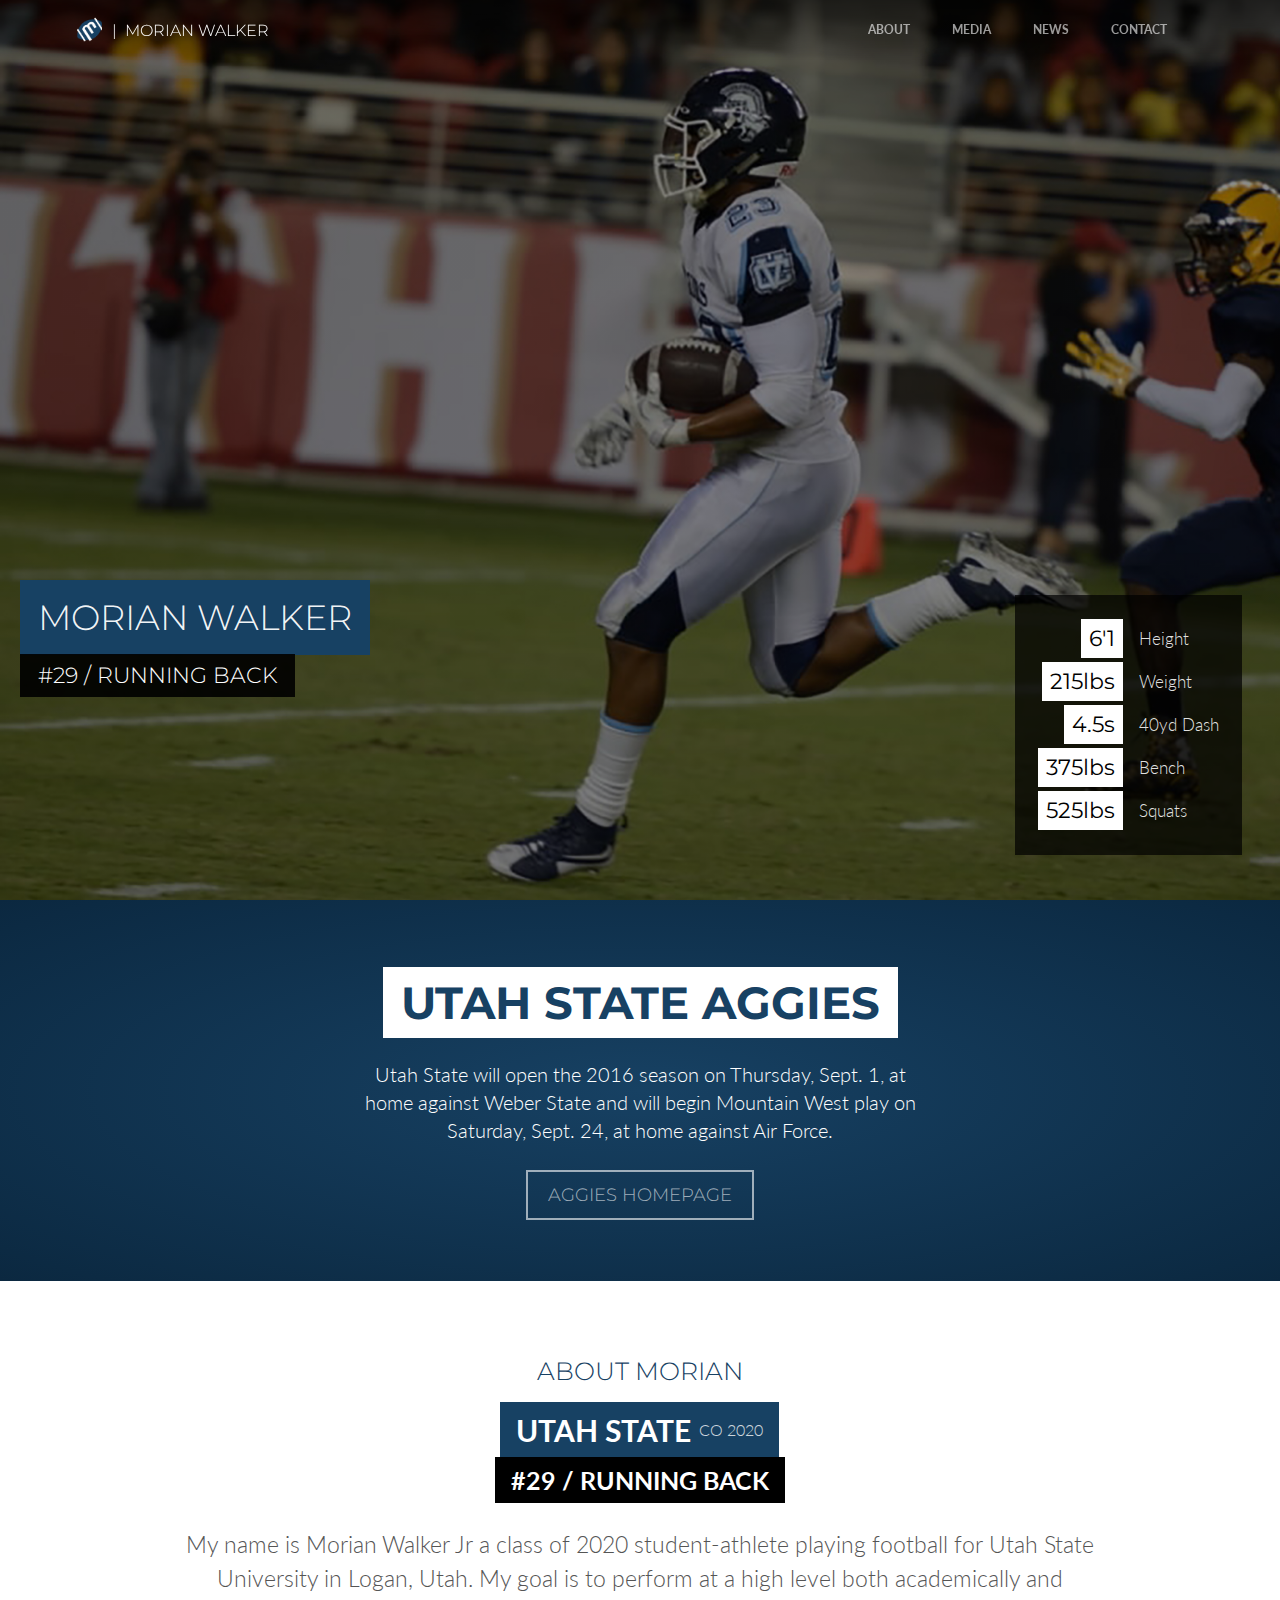
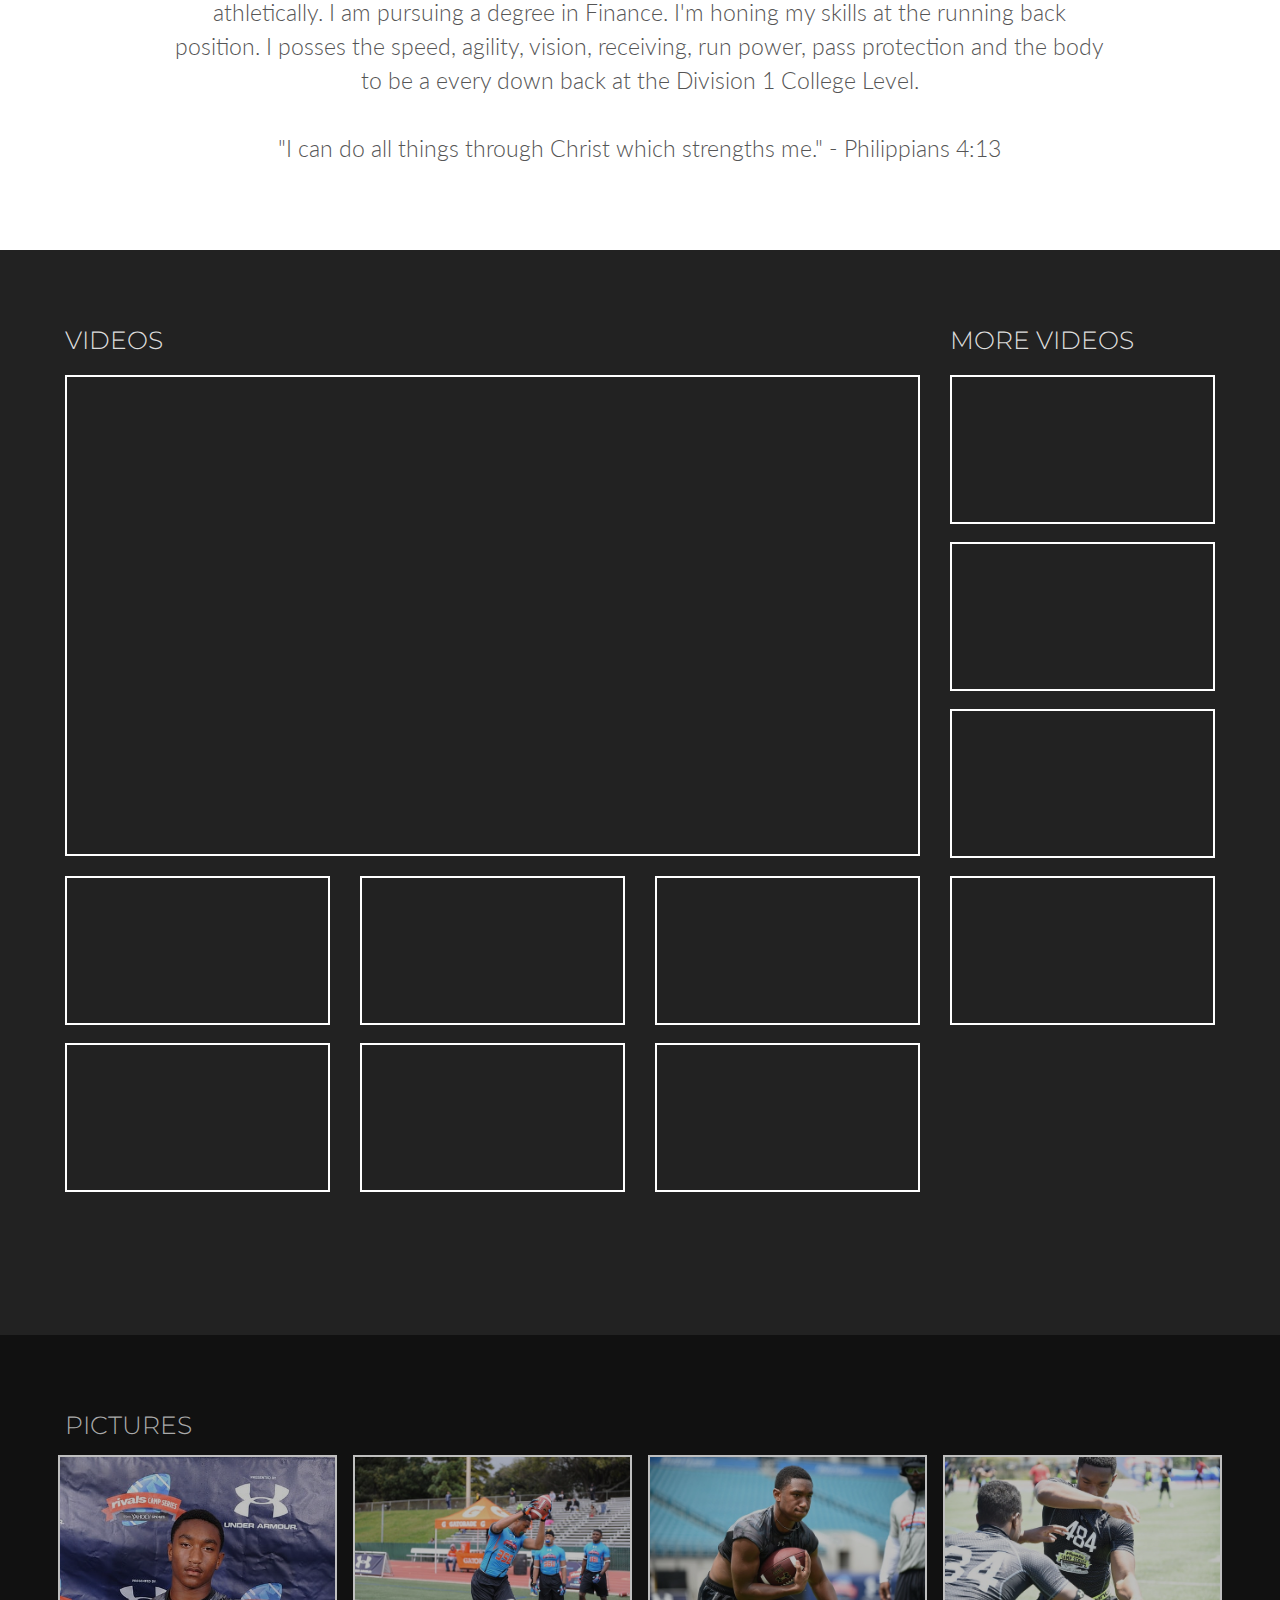
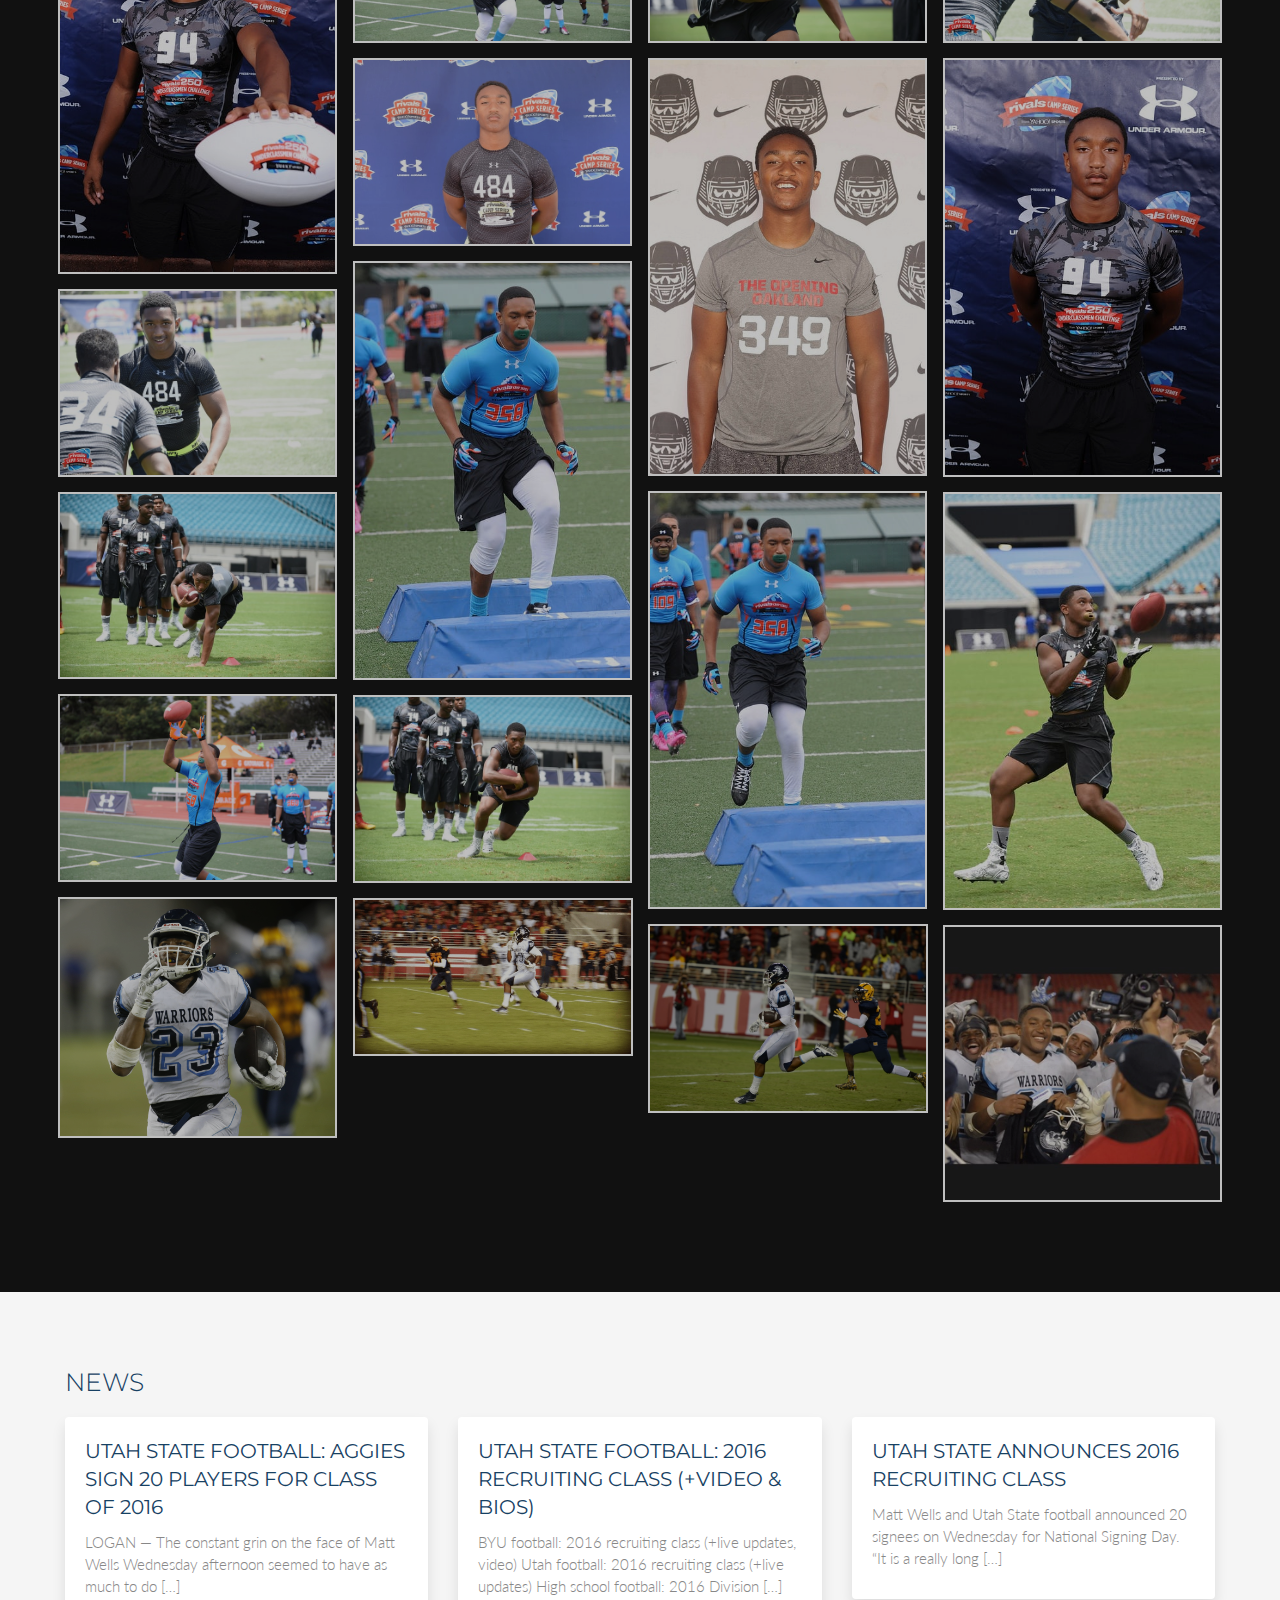
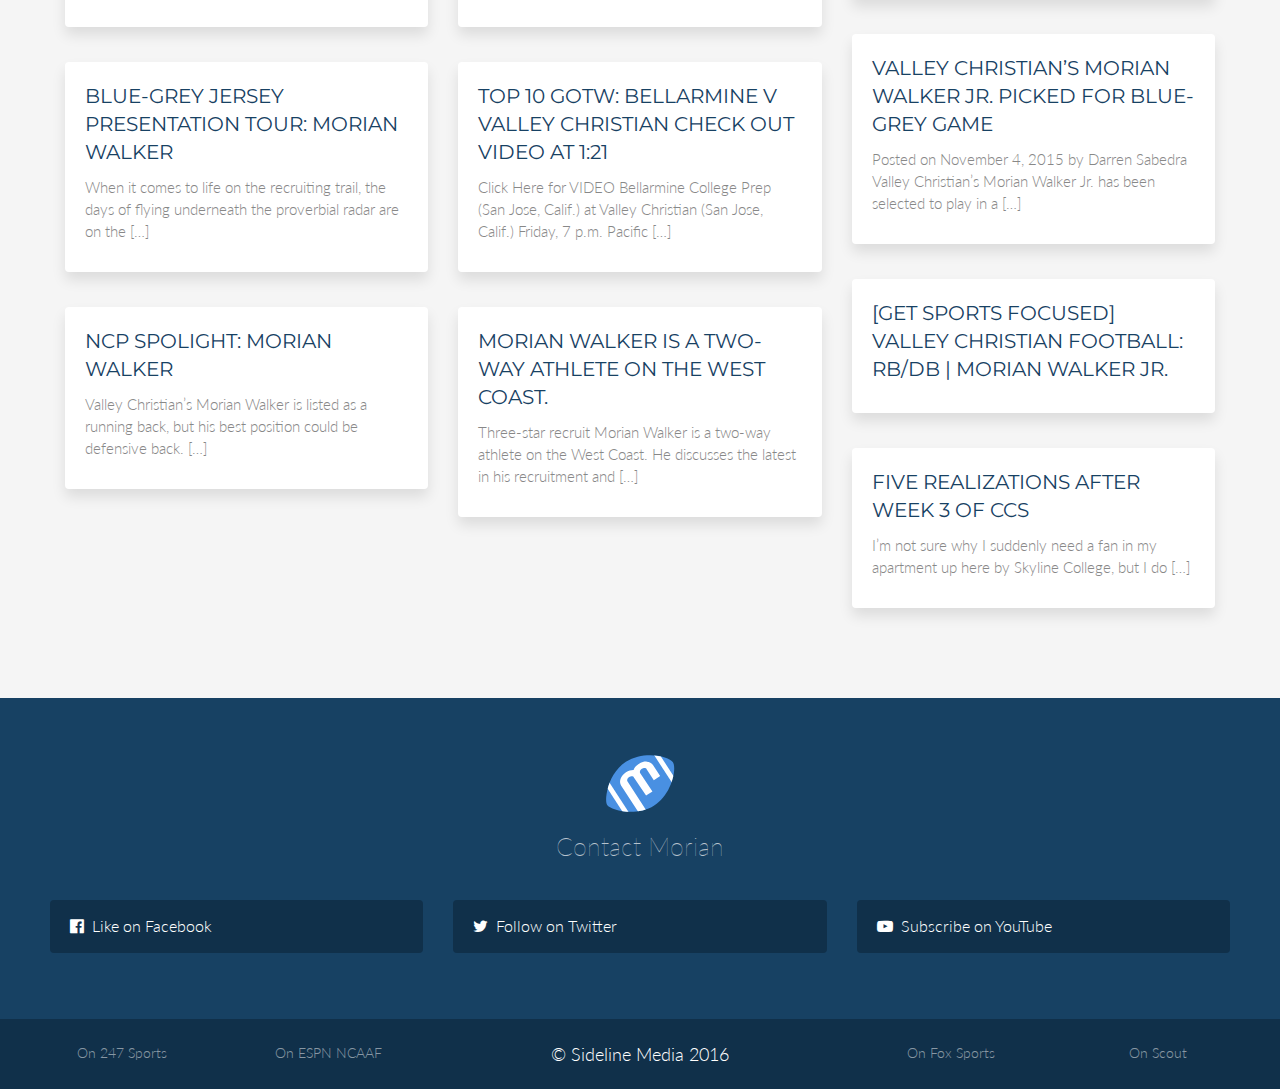
==== index.html @ 0ff3ba76 "Update footer" ====
<!DOCTYPE html>
<html>
  <head>
    <meta name="viewport" content="width=device-width, initial-scale=1.0">
    <meta charset="UTF-8">
    <!-- Favicon and Title-->
    <title>Morian Walker Jr.</title>
    <link rel="shortcut icon" href="img/logo.png">
    <!-- META TAGS-->
    <meta property="og:title" content="Morian Walker Jr.">
    <meta property="og:description" content="My name is Morian Walker Jr a class of 2020 student-athlete playing football for Utah State University in Logan, Utah.">
    <!-- CSS CDNs-->
    <link rel="stylesheet" href="css/bootstrap.min.css">
    <link rel="stylesheet" href="https://maxcdn.bootstrapcdn.com/font-awesome/4.5.0/css/font-awesome.min.css">
    <!-- MY CSS FILE-->
    <link rel="stylesheet" href="./source/jquery.fancybox.css">
    <link rel="stylesheet" href="css/design.css" media="all">
  </head>
  <body>
    <nav class="navbar navbar-default navbar-fixed-top">
      <div class="container-fluid">
        <div class="navbar-header">
          <button class="navbar-toggle collapsed" type="button" data-toggle="collapse" data-target="#bs-example-navbar-collapse-1" aria-expanded="false"><span class="sr-only">Toggle navigation</span><span class="icon-bar"></span><span class="icon-bar"></span><span class="icon-bar"></span></button><a class="navbar-brand" href="/">
            <h2 class="navbar-header"><span><img src="img/logo.png"></span>| &nbsp;Morian Walker</h2></a>
        </div>
        <div class="collapse navbar-collapse" id="bs-example-navbar-collapse-1">
          <ul class="nav navbar-nav navbar-right">
            <li><a class="goAbout" href="#">About</a></li>
            <li><a class="goMedia" href="#">Media</a></li>
            <li><a class="goNews" href="#">News</a></li>
            <li><a class="goContact" href="#">Contact</a></li>
          </ul>
        </div>
      </div>
    </nav>
    <div class="col-md-12 player-cover">
      <div class="row spacious">
        <div class="basics-info"><span class="name">Morian Walker</span><br><span class="sub">#29 / Running Back</span></div>
        <div class="stats-info change-now">
          <table class="table">
            <tbody>
              <tr>
                <td class="bold"><span>6'1</span></td>
                <td>Height</td>
              </tr>
              <tr>
                <td class="bold"><span>215lbs</span></td>
                <td>Weight</td>
              </tr>
              <tr>
                <td class="bold"><span>4.5s</span></td>
                <td>40yd Dash</td>
              </tr>
              <tr>
                <td class="bold"><span>375lbs</span></td>
                <td>Bench</td>
              </tr>
              <tr>
                <td class="bold"><span>525lbs</span></td>
                <td>Squats</td>
              </tr>
            </tbody>
          </table>
        </div>
      </div>
    </div>
    <div class="col-md-12 college-cover">
      <div class="row spacious">
        <div class="col-md-6 col-md-offset-3" align="center"><span class="college-name">Utah State Aggies</span>
          <p>Utah State will open the 2016 season on Thursday, Sept. 1, at home against Weber State and will begin Mountain West play on Saturday, Sept. 24, at home against Air Force.</p><a href="http://www.utahstateaggies.com/sports/m-footbl/" target="_blank">Aggies Homepage</a>
        </div>
      </div>
    </div>
    <div class="col-md-12 player-info">
      <div class="col-md-10 col-md-offset-1 about spacious"><span class="title">About Morian</span><br><br><br><span class="school">Utah State<span class="class">CO 2020</span></span><br><span class="position">#29 / Running Back</span>
        <p>My name is Morian Walker Jr a class of 2020 student-athlete playing football for Utah State University in Logan, Utah. My goal is to perform at a high level both academically and athletically. I am pursuing a degree in Finance. I'm honing my skills at the running back position. I posses the speed, agility, vision, receiving, run power, pass protection and the body to be a every down back at the Division 1 College Level.<br><br>"I can do all things through Christ which strengths me." - Philippians 4:13</p>
      </div>
    </div>
    <div class="col-md-12 video-cover">
      <div class="row spacious">
        <div class="col-md-9 main-video"><span>Videos</span><br><br>
          <div class="video">
            <iframe src="https://www.youtube.com/embed/DF6mwI5sEuc" frameborder="0" allowfullscreen=""></iframe>
          </div>
        </div>
        <div class="col-md-3" id="more-videos"><span>More Videos</span><br><br>
          <div class="mini-video">
            <iframe src="https://www.youtube.com/embed/u4AIqWBxJ1k" frameborder="0" allowfullscreen=""></iframe>
          </div>
          <div class="mini-video">
            <iframe src="https://www.youtube.com/embed/D4dpc_eaJN4" frameborder="0" allowfullscreen=""></iframe>
          </div>
          <div class="mini-video">
            <iframe src="https://www.youtube.com/embed/prwcfePqI3k" frameborder="0" allowfullscreen=""></iframe>
          </div>
        </div>
        <div class="row vid-space">
          <div class="col-md-3">
            <div class="mini-video">
              <iframe src="//www.hudl.com/embed/athlete/2019009/highlights/185421375" frameborder="0" allowfullscreen=""></iframe>
            </div>
          </div>
          <div class="col-md-3">
            <div class="mini-video">
              <iframe src="https://www.youtube.com/embed/bxUIzxD2ztU" frameborder="0" allowfullscreen=""></iframe>
            </div>
          </div>
          <div class="col-md-3">
            <div class="mini-video">
              <iframe src="http://www.youtube.com/embed/qxJiMggejU8" frameborder="0" allowfullscreen=""></iframe>
            </div>
          </div>
          <div class="col-md-3">
            <div class="mini-video">
              <iframe src="http://www.youtube.com/embed/K6CUySHfaVs" frameborder="0" allowfullscreen=""></iframe>
            </div>
          </div>
          <div class="col-md-3">
            <div class="mini-video">
              <iframe src="http://www.youtube.com/embed/59a2hOccN9E" frameborder="0" allowfullscreen=""></iframe>
            </div>
          </div>
          <div class="col-md-3">
            <div class="mini-video">
              <iframe src="http://www.youtube.com/embed/iITx0R-SjFg" frameborder="0" allowfullscreen=""></iframe>
            </div>
          </div>
          <div class="col-md-3">
            <div class="mini-video">
              <iframe src="http://widgets.boxxspring.com/MzAsMjY2NTc0?title=false&amp;endslate=true&amp;autoplay=false&amp;playthrough=false" frameborder="0" allowfullscreen=""></iframe>
            </div>
          </div>
        </div>
      </div>
    </div>
    <div class="col-md-12 picture-cover">
      <div class="row gallery spacious">
        <div class="col-md-12"><span class="title">Pictures</span></div>
        <div class="col-md-3"><a class="fancybox" rel="group" href="img/img1.jpg"><img class="img-responsive" src="img/img1.jpg"></a><a class="fancybox" rel="group" href="img/img5.jpg"><img class="img-responsive" src="img/img5.jpg"></a><a class="fancybox" rel="group" href="img/img9.jpg"><img class="img-responsive" src="img/img9.jpg"></a><a class="fancybox" rel="group" href="img/img13.jpg"><img class="img-responsive" src="img/img13.jpg"></a><a class="fancybox" rel="group" href="img/img17.jpg"><img class="img-responsive" src="img/img17.jpg"></a></div>
        <div class="col-md-3"><a class="fancybox" rel="group" href="img/img2.jpg"><img class="img-responsive" src="img/img2.jpg"></a><a class="fancybox" rel="group" href="img/img6.jpg"><img class="img-responsive" src="img/img6.jpg"></a><a class="fancybox" rel="group" href="img/img10.jpg"><img class="img-responsive" src="img/img10.jpg"></a><a class="fancybox" rel="group" href="img/img14.jpg"><img class="img-responsive" src="img/img14.jpg"></a><a class="fancybox" rel="group" href="img/img18.png"><img class="img-responsive" src="img/img18.png"></a></div>
        <div class="col-md-3"><a class="fancybox" rel="group" href="img/img3.jpg"><img class="img-responsive" src="img/img3.jpg"></a><a class="fancybox" rel="group" href="img/img7.jpg"><img class="img-responsive" src="img/img7.jpg"></a><a class="fancybox" rel="group" href="img/img11.jpg"><img class="img-responsive" src="img/img11.jpg"></a><a class="fancybox" rel="group" href="img/img15.jpg"><img class="img-responsive" src="img/img15.jpg"></a></div>
        <div class="col-md-3"><a class="fancybox" rel="group" href="img/img4.jpg"><img class="img-responsive" src="img/img4.jpg"></a><a class="fancybox" rel="group" href="img/img8.jpg"><img class="img-responsive" src="img/img8.jpg"></a><a class="fancybox" rel="group" href="img/img12.jpg"><img class="img-responsive" src="img/img12.jpg"></a><a class="fancybox" rel="group" href="img/img16.jpg"><img class="img-responsive" src="img/img16.jpg"></a></div>
      </div>
    </div>
    <div class="col-md-12 news-cover">
      <div class="row spacious">
        <div class="col-md-12"><span class="title">News</span></div>
        <div class="col-md-4"><a href="./news/utah-state-football-aggies-sign-20-players-for-class-of-2016.html" target="_blank">
            <div class="col-md-12 card">
              <h3>UTAH STATE FOOTBALL: AGGIES SIGN 20 PLAYERS FOR CLASS OF 2016</h3>
              <p>LOGAN — The constant grin on the face of Matt Wells Wednesday afternoon seemed to have as much to do […]</p>
            </div></a><a href="./news/blue-grey-jersey-presentation-tour-morian-walker.html" target="_blank">
            <div class="col-md-12 card">
              <h3>BLUE-GREY JERSEY PRESENTATION TOUR: MORIAN WALKER</h3>
              <p>When it comes to life on the recruiting trail, the days of flying underneath the proverbial radar are on the […]</p>
            </div></a><a href="./news/ncp-spolight-morian-walker.html" target="_blank">
            <div class="col-md-12 card">
              <h3>NCP SPOLIGHT: MORIAN WALKER</h3>
              <p>Valley Christian’s Morian Walker is listed as a running back, but his best position could be defensive back. […]</p>
            </div></a></div>
        <div class="col-md-4"><a href="./news/utah-state-football-2016-recruiting-class-video-bios.html" target="_blank">
            <div class="col-md-12 card">
              <h3>UTAH STATE FOOTBALL: 2016 RECRUITING CLASS (+VIDEO & BIOS)</h3>
              <p>BYU football: 2016 recruiting class (+live updates, video) Utah football: 2016 recruiting class (+live updates) High school football: 2016 Division […]</p>
            </div></a><a href="./news/top-10-gotw-bellarmine-v-valley-christian-check-out-video-at-121.html" target="_blank">
            <div class="col-md-12 card">
              <h3>TOP 10 GOTW: BELLARMINE V VALLEY CHRISTIAN CHECK OUT VIDEO AT 1:21</h3>
              <p>Click Here for VIDEO Bellarmine College Prep (San Jose, Calif.) at Valley Christian (San Jose, Calif.) Friday, 7 p.m. Pacific […]</p>
            </div></a><a href="./news/morian-walker-is-a-two-way-athlete-on-the-west-coast.html" target="_blank">
            <div class="col-md-12 card">
              <h3>MORIAN WALKER IS A TWO-WAY ATHLETE ON THE WEST COAST.</h3>
              <p>Three-star recruit Morian Walker is a two-way athlete on the West Coast. He discusses the latest in his recruitment and […]</p>
            </div></a></div>
        <div class="col-md-4"><a href="./news/utah-state-announces-2016-recruiting-class.html" target="_blank">
            <div class="col-md-12 card">
              <h3>UTAH STATE ANNOUNCES 2016 RECRUITING CLASS</h3>
              <p>Matt Wells and Utah State football announced 20 signees on Wednesday for National Signing Day. “It is a really long […]</p>
            </div></a><a href="./news/valley-christians-morian-walker-jr-picked-for-blue-grey-game.html" target="_blank">
            <div class="col-md-12 card">
              <h3>VALLEY CHRISTIAN’S MORIAN WALKER JR. PICKED FOR BLUE-GREY GAME</h3>
              <p>Posted on November 4, 2015 by Darren Sabedra Valley Christian’s Morian Walker Jr. has been selected to play in a […]</p>
            </div></a><a href="./news/get-sports-focused-valley-christian-football-rbdb-morian-walker-jr.html" target="_blank">
            <div class="col-md-12 card">
              <h3>[GET SPORTS FOCUSED] VALLEY CHRISTIAN FOOTBALL: RB/DB | MORIAN WALKER JR.</h3>
              <p></p>
            </div></a><a href="./news/five-realizations-after-week-3-of-ccs.html" target="_blank">
            <div class="col-md-12 card">
              <h3>FIVE REALIZATIONS AFTER WEEK 3 OF CCS</h3>
              <p>I’m not sure why I suddenly need a fan in my apartment up here by Skyline College, but I do […]</p>
            </div></a></div>
      </div>
    </div>
    <div class="col-md-12 contact-cover">
      <div class="row text-center"><img class="img-responsive footer-logo" src="img/icon.svg">
        <h3>Contact Morian</h3>
      </div>
      <div class="row">
        <div class="col-md-4"><a href="#">
            <div class="col-md-12 card">
              <div class="col-md-12"><a href="https://www.facebook.com/MorianWalkerJr" target="_blank"><span class="fa fa-facebook-official">&nbsp;&nbsp;</span>Like on Facebook</a></div>
            </div></a></div>
        <div class="col-md-4"><a href="#">
            <div class="col-md-12 card">
              <div class="col-md-12"><a href="https://twitter.com/MorianWalkerJr" target="_blank"><span class="fa fa-twitter">&nbsp;&nbsp;</span>Follow on Twitter</a></div>
            </div></a></div>
        <div class="col-md-4"><a href="#">
            <div class="col-md-12 card">
              <div class="col-md-12"><a href="https://www.youtube.com/user/MORIANWALKERJR1" target="_blank"><span class="fa fa-youtube-play">&nbsp;&nbsp;</span>Subscribe on YouTube</a></div>
            </div></a></div>
      </div>
    </div>
    <div class="col-md-12 footer text-center">
      <div class="col-md-2"><a href="http://247sports.com/player/morian-walker-52413" target="_blank">On 247 Sports</a></div>
      <div class="col-md-2"><a href="http://m.espn.com/ncf/playercard?playerId=4048683&amp;src=desktop&amp;wjb" target="_blank">On ESPN NCAAF</a></div>
      <div class="col-md-4">
        <p>&copy; Sideline Media 2016</p>
      </div>
      <div class="col-md-2"><a href="http://www.foxsports.com/college-football/morian-walker-jr-player" target="_blank">On Fox Sports</a></div>
      <div class="col-md-2"><a href="http://www.scout.com/player/185038-morian-walker" target="_blank">On Scout</a></div>
    </div>
    <!-- JAVASCRIPT CDNs-->
    <script src="https://ajax.googleapis.com/ajax/libs/jquery/2.1.4/jquery.min.js"></script>
    <script src="https://cdnjs.cloudflare.com/ajax/libs/wow/1.1.2/wow.min.js"></script>
    <script src="js/bootstrap.min.js"></script>
    <!-- MY JAVSCRIPT FILE-->
    <script type="text/javascript" src="./source/jquery.fancybox.js"></script>
    <script src="./js/script.js"></script>
  </body>
</html>
---- css/design.css ----
/* Importing Google Font */
@import "https://fonts.googleapis.com/css?family=Lato:300,400,700";
@import "https://fonts.googleapis.com/css?family=Montserrat:400,700";
/* Color Declarations */
/* Declaring Variables */
/* Font Properties */
* {
  font-family: "Lato"; }

/* Mixins */
/* General CSS Properties */
body {
  -webkit-transition: all 1s;
  -moz-transition: all 1s;
  -ms-transition: all 1s;
  transition: all 1s;
  background: #F5F5F5;
  font-family: "Lato";
  font-weight: 300;
  height: 100vh;
  width: 100%;
  position: relative; }

a:focus,
a:hover {
  text-decoration: none; }

*.spacious {
  padding: 75px 50px; }

/* Nav bar CSS */
/* Color Declarations */
/* Declaring Variables */
/* Font Properties */
* {
  font-family: "Lato"; }

/* Mixins */
.navbar,
.navbar-default {
  z-index: 1;
  -webkit-transition: all 0.3s;
  -moz-transition: all 0.3s;
  -ms-transition: all 0.3s;
  transition: all 0.3s;
  background: linear-gradient(rgba(0, 0, 0, 0.5), transparent);
  box-shadow: none;
  border: none;
  padding: 12px 20px;
  padding-left: 6%;
  padding-right: 6%; }
  .navbar .navbar-header a,
  .navbar-default .navbar-header a {
    padding: 0;
    margin-right: 40px; }
  .navbar a,
  .navbar a:focus,
  .navbar a:hover,
  .navbar-default a,
  .navbar-default a:focus,
  .navbar-default a:hover {
    border: none;
    text-decoration: none; }
  .navbar .navbar-collapse,
  .navbar-default .navbar-collapse {
    border-color: rgba(255, 255, 255, 0.1);
    margin-right: 15px; }
  .navbar .navbar-toggle,
  .navbar .navbar-toggle:focus,
  .navbar-default .navbar-toggle,
  .navbar-default .navbar-toggle:focus {
    border: none;
    position: relative;
    left: 0px; }
    .navbar .navbar-toggle span.icon-bar,
    .navbar .navbar-toggle:focus span.icon-bar,
    .navbar-default .navbar-toggle span.icon-bar,
    .navbar-default .navbar-toggle:focus span.icon-bar {
      background: #FFF; }
  .navbar .navbar-toggle:hover,
  .navbar-default .navbar-toggle:hover {
    background: rgba(0, 0, 0, 0.2); }
  .navbar .toggle-on,
  .navbar-default .toggle-on {
    border: none;
    position: relative;
    left: 0px; }
    .navbar .toggle-on span.icon-bar,
    .navbar-default .toggle-on span.icon-bar {
      background: #174163; }
  .navbar .navbar-brand,
  .navbar-default .navbar-brand {
    -webkit-transition: all 0.8s;
    -moz-transition: all 0.8s;
    -ms-transition: all 0.8s;
    transition: all 0.8s;
    height: auto;
    margin-bottom: 6px;
    position: relative;
    top: 8px; }
    .navbar .navbar-brand img,
    .navbar-default .navbar-brand img {
      height: 36px; }
    .navbar .navbar-brand h2,
    .navbar-default .navbar-brand h2 {
      font: 300 16px "Montserrat";
      margin: 0;
      text-transform: uppercase;
      color: #FFF; }
    .navbar .navbar-brand span img,
    .navbar-default .navbar-brand span img {
      height: 25px;
      margin-right: 10px;
      position: relative;
      top: -3px; }
  .navbar .navbar-nav li,
  .navbar-default .navbar-nav li {
    background: transparent;
    font: 700 12px/22px "Montserrat";
    text-transform: uppercase;
    padding: 0px 2px;
    margin-top: 0px; }
    .navbar .navbar-nav li a,
    .navbar .navbar-nav li a:focus,
    .navbar-default .navbar-nav li a,
    .navbar-default .navbar-nav li a:focus {
      -webkit-transition: all 0.5s;
      -moz-transition: all 0.5s;
      -ms-transition: all 0.5s;
      transition: all 0.5s;
      background: transparent;
      padding: 7px 18px;
      border-radius: 35px;
      color: rgba(255, 255, 255, 0.6);
      border: 1px solid transparent; }
    .navbar .navbar-nav li a:hover,
    .navbar-default .navbar-nav li a:hover {
      color: #FFF !important;
      background: rgba(0, 0, 0, 0.5); }
    .navbar .navbar-nav li .active,
    .navbar .navbar-nav li .active:focus,
    .navbar-default .navbar-nav li .active,
    .navbar-default .navbar-nav li .active:focus {
      color: #FFF !important;
      background: #174163; }

.scrolled-bar {
  background: #FFF;
  box-shadow: 0 2px 3px rgba(0, 0, 0, 0.1); }
  .scrolled-bar .navbar-nav li a,
  .scrolled-bar .navbar-nav li a:focus {
    color: #AAA; }
  .scrolled-bar .navbar-nav li a:hover {
    color: #FFF !important;
    background: #174163; }
  .scrolled-bar .navbar-brand h2 {
    color: #215580; }

/* Div Tags CSS */
/* Color Declarations */
/* Declaring Variables */
/* Font Properties */
* {
  font-family: "Lato"; }

/* Mixins */
.player-cover {
  background: linear-gradient(rgba(0, 0, 0, 0.45), rgba(0, 0, 10, 0.45)), rgba(0, 0, 0, 0.45) url("../img/cover.jpg");
  height: 100vh;
  -webkit-background-size: cover;
  -moz-background-size: cover;
  background-size: cover;
  -o-background-size: cover;
  margin: 0 auto; }
  .player-cover .basics-info {
    position: absolute;
    bottom: 26%;
    left: 20px; }
    .player-cover .basics-info span.name {
      background: #174163;
      color: rgba(255, 255, 255, 0.95);
      font: 300 35px "Montserrat";
      text-transform: uppercase;
      padding: 16px 18px; }
    .player-cover .basics-info span.sub {
      position: relative;
      top: 23px;
      background: rgba(0, 0, 0, 0.9);
      color: #FFF;
      font: 300 22px "Montserrat";
      text-transform: uppercase;
      margin: 0;
      padding: 8px 18px; }
  .player-cover .stats-info {
    position: absolute;
    bottom: 5%;
    right: 3%;
    padding: 0px 15px;
    background: rgba(0, 0, 0, 0.7); }
    .player-cover .stats-info table {
      margin-top: 25px;
      background: transparent; }
      .player-cover .stats-info table tbody tr td {
        border: none;
        font: 300 17px "Lato";
        color: rgba(255, 255, 255, 0.9); }
      .player-cover .stats-info table tbody tr .bold {
        text-align: right; }
        .player-cover .stats-info table tbody tr .bold span {
          background: #FFF;
          font: 400 22px "Montserrat";
          color: #000;
          padding: 6px 8px;
          position: relative;
          top: -3px; }
  .player-cover a {
    text-align: center;
    position: absolute;
    bottom: 6%;
    left: 46%;
    font: 300 16px "Lato";
    color: rgba(255, 255, 255, 0.8); }
  .player-cover a:hover {
    color: #FFF; }

.college-cover {
  background: radial-gradient(#174163, #0B2840); }
  .college-cover .college-name {
    background: #FFF;
    color: #174163;
    font: 700 45px "Montserrat";
    text-transform: uppercase;
    padding: 8px 18px; }
  .college-cover p {
    color: #FFF;
    font: 300 20px/28px "Lato";
    padding-top: 30px;
    padding-bottom: 30px; }
  .college-cover a {
    -webkit-transition: all 0.4s;
    -moz-transition: all 0.4s;
    -ms-transition: all 0.4s;
    transition: all 0.4s;
    color: rgba(255, 255, 255, 0.6);
    font: 300 18px "Montserrat";
    text-transform: uppercase;
    border: 2px solid rgba(255, 255, 255, 0.6);
    padding: 12px 20px; }
  .college-cover a:hover {
    border-color: #FFF;
    color: #FFF; }
  .college-cover #player-fig {
    position: absolute;
    bottom: -30px;
    left: 50px; }
    .college-cover #player-fig img {
      height: 250px; }

.player-info {
  background: #FFF;
  text-align: center; }
  .player-info .about span.title {
    color: #174163;
    font: 300 25px "Montserrat";
    text-transform: uppercase;
    padding: 12px 0; }
  .player-info .about p {
    padding-top: 50px;
    font: 300 23px/34px "Lato";
    color: #555; }
  .player-info .about span.school {
    background: #174163;
    margin-top: 20px;
    color: #FFF;
    font: 700 30px "Lato";
    text-transform: uppercase;
    line-height: 0;
    padding: 10px 16px; }
    .player-info .about span.school .class {
      font: 300 16px "Lato";
      text-transform: none;
      padding-left: 8px;
      position: relative;
      top: -6px;
      color: rgba(255, 255, 255, 0.8); }
  .player-info .about span.position {
    margin: 0;
    color: #FFF;
    background: #000;
    font: 700 25px "Lato";
    text-transform: uppercase;
    line-height: 30px;
    padding: 8px 16px;
    position: relative;
    top: 18px; }

.video-cover {
  padding-bottom: 50px;
  background: #222; }
  .video-cover span {
    color: #DDD;
    font: 300 25px "Montserrat";
    text-transform: uppercase;
    padding: 12px 0; }
  .video-cover .vid-space {
    padding: 0 15px; }
  .video-cover .video {
    position: relative;
    padding-bottom: 56.25%;
    /* 16:9 */
    height: 0; }
    .video-cover .video iframe {
      position: absolute;
      top: 0;
      left: 0;
      width: 100%;
      height: 100%;
      border: 2px solid #FFF; }
  .video-cover .mini-video {
    margin-bottom: 18px;
    position: relative;
    padding-bottom: 56.25%;
    height: 0; }
    .video-cover .mini-video iframe {
      position: absolute;
      top: 0;
      left: 0;
      width: 100%;
      height: 100%;
      border: 2px solid #FFF; }
  .video-cover img {
    margin-top: 25px;
    display: inline-block; }
  .video-cover #more-videos a,
  .video-cover #more-videos a:focus,
  .video-cover #more-videos a:hover {
    padding: 0;
    background: none;
    border: none; }
    .video-cover #more-videos a img,
    .video-cover #more-videos a:focus img,
    .video-cover #more-videos a:hover img {
      width: 100%; }

.picture-cover {
  background: #111; }
  .picture-cover span {
    color: #AAA;
    font: 300 25px "Montserrat";
    text-transform: uppercase;
    padding: 12px 0; }
  .picture-cover .gallery .col-md-3 {
    padding: 0 7.5px; }
    .picture-cover .gallery .col-md-3 img {
      -webkit-transition: all 0.8s;
      -moz-transition: all 0.8s;
      -ms-transition: all 0.8s;
      transition: all 0.8s;
      margin: 0;
      margin: 15px 0;
      -webkit-filter: brightness(75%);
      border: 2px solid #FFF; }
    .picture-cover .gallery .col-md-3 img:hover {
      -webkit-filter: brightness(100%); }

.news-cover {
  background: #F5F5F5; }
  .news-cover span.title {
    color: #174163;
    font: 300 25px "Montserrat";
    text-transform: uppercase;
    padding: 12px 0; }
  .news-cover .card {
    -webkit-transition: all 0.4s;
    -moz-transition: all 0.4s;
    -ms-transition: all 0.4s;
    transition: all 0.4s;
    margin: 20px 0 15px;
    padding: 0;
    padding-bottom: 20px;
    border-radius: 4px;
    background: #FFF;
    box-shadow: 0px 8px 14px rgba(0, 0, 0, 0.1); }
    .news-cover .card h3 {
      color: #174163;
      font: 400 20px/28px Montserrat;
      padding-left: 20px;
      padding-right: 20px; }
    .news-cover .card p {
      color: #888;
      font: 300 15px/22px "Lato";
      padding-left: 20px;
      padding-right: 20px; }
  .news-cover .card:hover {
    box-shadow: 0px 8px 14px rgba(0, 0, 0, 0.2); }

.contact-cover {
  background: #174163;
  padding: 50px; }
  .contact-cover span.title {
    color: #FFF;
    font-size: 28px;
    padding: 12px 0; }
  .contact-cover .text-center .footer-logo {
    height: 70px;
    margin: 0 auto;
  }
  .contact-cover .text-center h3 {
    color: rgba(255,255,255,0.7);
    font: 100 25px 'Lato';
    margin-bottom: 16px;
    position: relative;
    top: -7px;
  }
  .contact-cover .card {
    -webkit-transition: all 0.3s;
    -moz-transition: all 0.3s;
    -ms-transition: all 0.3s;
    transition: all 0.3s;
    background: #10304A;
    border: none;
    padding: 16px 5px;
    margin: 16px 0;
    border-radius: 4px; }
    .contact-cover .card .img {
      border-top-left-radius: 4px;
      border-top-right-radius: 4px;
      -webkit-transition: all 0.3s;
      -moz-transition: all 0.3s;
      -ms-transition: all 0.3s;
      transition: all 0.3s;
      background: url("../img/bolt.jpg");
      -webkit-filter: brightness(80%);
      height: 250px;
      -webkit-background-size: cover;
      -moz-background-size: cover;
      background-size: cover;
      -o-background-size: cover;
      margin-bottom: 16px; }
    .contact-cover .card a {
      color: #FFF;
      font: 300 16px "Lato"; }
  .contact-cover .card:hover .img {
    -webkit-filter: brightness(100%); }

.footer {
  background: #10304A;
  padding: 24px 18px; }
  .footer .col-md-4 p {
    color: #FFF;
    margin: 0;
    text-align: center;
    font: 300 18px "Lato"; }
  .footer .col-md-2 a {
    -webkit-transition: all 0.3s;
    -moz-transition: all 0.3s;
    -ms-transition: all 0.3s;
    transition: all 0.3s;
    color: rgba(255,255,255,0.5);
    font: 300 14px 'Lato';
  }
  .footer .col-md-2 a:hover {
    color: #FFF;
  }

.news-cover-xl {
  background: linear-gradient(rgba(0, 0, 0, 0.6), rgba(0, 0, 10, 0.6)), rgba(0, 0, 0, 0.6) url("../img/player.jpg");
  height: 400px;
  -webkit-background-size: cover;
  -moz-background-size: cover;
  background-size: cover;
  -o-background-size: cover;
  margin: 0 auto; }
  .news-cover-xl .basics-info {
    padding-top: 8em;
    padding-left: 14em; }
    .news-cover-xl .basics-info span.name {
      color: #FFF;
      font: 300 35px/45px "Montserrat";
      text-transform: uppercase;
      padding: 16px 0px; }
    .news-cover-xl .basics-info span.sub {
      position: relative;
      top: 23px;
      background: #FFF;
      color: #000;
      font: 300 18px "Montserrat";
      text-transform: uppercase;
      margin: 0;
      padding: 8px 18px; }

.main-news {
  padding: 50px;
  background: #FFF; }
  .main-news h3 {
    font: 400 25px "Lato"; }
  .main-news p {
    display: inline;
    color: #555;
    font: 300 20px/34px "Lato";
    padding-bottom: 15px; }
    .main-news p span {
      color: #174163;
      font-weight: 400; }
  .main-news img {
    display: inline;
    float: left;
    margin: 10px 20px 20px 0; }

/* Image Tags CSS */
/* Color Declarations */
/* Declaring Variables */
/* Font Properties */
* {
  font-family: "Lato"; }

/* Mixins */
img {
  -webkit-user-drag: none;
  -moz-user-drag: none;
  -o-user-drag: none; }

.user {
  height: 40px;
  width: auto;
  position: relative;
  top: 7px;
  margin: 0 4px; }

/* Button Tags CSS */
/* Color Declarations */
/* Declaring Variables */
/* Font Properties */
* {
  font-family: "Lato"; }

/* Mixins */
.btn,
.btn:focus {
  -webkit-transition: all 0.4s;
  -moz-transition: all 0.4s;
  -ms-transition: all 0.4s;
  transition: all 0.4s;
  outline: 0;
  border-radius: 100%;
  border: none; }

.btn-add-note,
.btn-add-note:focus {
  position: fixed;
  bottom: 20px;
  right: 20px;
  background: #174163;
  width: 50px;
  height: 50px; }
  .btn-add-note span,
  .btn-add-note:focus span {
    color: #FFF;
    font-weight: 400; }

.btn-add-note:hover {
  background: #0B2840;
  color: #FFF;
  -webkit-transform: rotate(360deg); }

.btn-star,
.btn-star:focus {
  background: #CCC;
  width: 30px;
  height: 30px;
  position: relative;
  top: 6px; }
  .btn-star span,
  .btn-star:focus span {
    color: #FFF;
    position: relative;
    left: -3.2px;
    top: -1px; }

.starred,
.starred:focus,
.btn-star:hover {
  background: #174163; }

.btn-options,
.btn-options:focus {
  width: 40px;
  height: 40px;
  background: rgba(25, 25, 25, 0.25);
  position: relative;
  top: 9px;
  margin: 0 4px; }
  .btn-options span,
  .btn-options:focus span {
    font-size: 14px;
    color: #FFF; }

.btn-options:hover {
  background: #FFF; }
  .btn-options:hover span {
    color: #777; }

#favNum {
  -webkit-transition: all 0.3s;
  -moz-transition: all 0.3s;
  -ms-transition: all 0.3s;
  transition: all 0.3s;
  color: #FFF; }

.notification,
.notification:focus {
  -webkit-transition: all 0.4s;
  -moz-transition: all 0.4s;
  -ms-transition: all 0.4s;
  transition: all 0.4s;
  background: #174163;
  color: #FFF; }

.notification:hover {
  background: #FFF;
  color: #174163; }

/* Text Properties CSS */
/* Modal CSS */
/* Color Declarations */
/* Declaring Variables */
/* Font Properties */
* {
  font-family: "Lato"; }

/* Mixins */
.modal-dialog {
  width: 30%;
  margin-top: 8%; }

.modal-content {
  background: #FFF;
  border-radius: 0px;
  padding: 8px 10px 0;
  border: none;
  margin: 15px 0; }
  .modal-content .modal-header {
    border: none; }
    .modal-content .modal-header .close,
    .modal-content .modal-header .close:focus {
      -webkit-transition: all 0.4s;
      -moz-transition: all 0.4s;
      -ms-transition: all 0.4s;
      transition: all 0.4s;
      padding-right: 15px;
      outline: 0; }
      .modal-content .modal-header .close span,
      .modal-content .modal-header .close span:focus,
      .modal-content .modal-header .close:focus span,
      .modal-content .modal-header .close:focus span:focus {
        font-weight: 400; }
    .modal-content .modal-header #new-date {
      color: #174163;
      font-weight: 400;
      text-align: left;
      font-size: 18px;
      padding-left: 8px; }
    .modal-content .modal-header input,
    .modal-content .modal-header input:focus {
      border: none;
      font-size: 30px;
      font-weight: 700;
      color: rgba(25, 25, 25, 0.8);
      outline: 0; }
    .modal-content .modal-header h2 {
      font-size: 30px;
      font-weight: 700;
      color: rgba(25, 25, 25, 0.8); }
    .modal-content .modal-header h3 {
      margin-top: 8px; }
    .modal-content .modal-header p {
      font-weight: 400;
      color: rgba(25, 25, 25, 0.7);
      font-size: 15px; }
  .modal-content .modal-body {
    border: none;
    padding-top: 0; }
    .modal-content .modal-body textarea,
    .modal-content .modal-body textarea:focus {
      border: none;
      font-weight: 400;
      color: rgba(25, 25, 25, 0.7);
      font-size: 16px;
      resize: none;
      outline: 0;
      width: 100%; }
    .modal-content .modal-body h4 {
      text-transform: uppercase;
      font-size: 13px;
      font-weight: 700;
      color: #174163; }
    .modal-content .modal-body p {
      font-weight: 400;
      color: rgba(25, 25, 25, 0.7);
      font-size: 16px; }
    .modal-content .modal-body img {
      -webkit-transition: all 0.3s;
      -moz-transition: all 0.3s;
      -ms-transition: all 0.3s;
      transition: all 0.3s;
      -webkit-filter: grayscale(100%);
      border: none;
      width: 71px;
      height: auto;
      margin: 6px;
      cursor: pointer; }
    .modal-content .modal-body .wallpaper,
    .modal-content .modal-body .wallpaper:hover {
      -webkit-filter: grayscale(0%);
      border-color: #174163; }
    .modal-content .modal-body img:hover {
      -webkit-filter: grayscale(0%);
      border-color: #FFF; }
    .modal-content .modal-body .btn-view,
    .modal-content .modal-body .btn-view:focus {
      text-transform: uppercase;
      font-size: 13px;
      font-weight: 700;
      color: #BBB;
      background: transparent;
      outline: 0;
      text-align: left;
      border-radius: 2px; }
    .modal-content .modal-body .btn-view:hover {
      background: #F5F5F5;
      color: #777; }
    .modal-content .modal-body .view-selected,
    .modal-content .modal-body .view-selected:focus,
    .modal-content .modal-body .view-selected:hover {
      background: #EEE;
      color: #777; }
    .modal-content .modal-body .display-left {
      margin-left: -20px; }
    .modal-content .modal-body .display-right {
      margin-left: 0px;
      margin-right: -20px; }
  .modal-content .modal-footer {
    border-color: #EEE; }
    .modal-content .modal-footer .btn-note,
    .modal-content .modal-footer .btn-note:focus,
    .modal-content .modal-footer .btn-cancel,
    .modal-content .modal-footer .btn-cancel:focus {
      text-transform: uppercase;
      font-size: 13px;
      font-weight: 700;
      background: none;
      border-radius: 3px;
      border: none; }
    .modal-content .modal-footer .btn-note {
      color: #174163; }
    .modal-content .modal-footer .btn-cancel {
      color: #CCC; }
    .modal-content .modal-footer .btn-note:hover {
      background: #EEE;
      color: #0B2840; }
    .modal-content .modal-footer .btn-cancel:hover {
      color: #888; }
    .modal-content .modal-footer #delete {
      border-radius: 100%;
      position: relative;
      top: -6px;
      width: 38px;
      height: 38px;
      float: left; }
      .modal-content .modal-footer #delete span {
        position: relative;
        top: -1px;
        left: -1px; }
        .modal-content .modal-footer #delete span img {
          height: 15px;
          width: 15px; }

/* Media Query CSS */
/* Color Declarations */
/* Declaring Variables */
/* Font Properties */
* {
  font-family: "Lato"; }

/* Mixins */
/* Media Query */
@media (max-width: 732px) {
  .navbar .navbar-brand {
    position: relative;
    top: 16px; }

  .player-cover {
    background-attachment: scroll;
    background-position: center center; }
    .player-cover .basics-info {
      right: 3%;
      bottom: 55%; }
      .player-cover .basics-info span.name {
        font-size: 26px; }
      .player-cover .basics-info span.sub {
        font-size: 16px; }
    .player-cover .stats-info {
      position: absolute;
      left: 20px;
      right: auto; }

  .college-cover .college-name {
    font-size: 14px; }
  .college-cover a {
    font-size: 13px;
    padding: 9px 14px; }

  .player-info .about span.school {
    font-size: 16px; }
    .player-info .about span.school span.class {
      top: -1px;
      font-size: 12px; }
  .player-info .about span.position {
    top: 10px;
    font-size: 14px; }
  .player-info .about p {
    font-size: 20px; }

  .video-cover {
    padding-bottom: 50px; }
    .video-cover #more-videos span {
      display: inline-block;
      padding-top: 35px; }

  .picture-cover .gallery .pictures {
    max-width: 100%; }

  .news-cover-xl .basics-info {
    padding-left: 0em; }
    .news-cover-xl .basics-info span.name {
      font: 300 27px/28px "Montserrat"; }
    .news-cover-xl .basics-info span.sub {
      font-size: 13px; }

  .main-news iframe {
    max-width: 100%; }

  .news-cover .card {
    padding-top: 8px; } }

/*# sourceMappingURL=design.css.map */
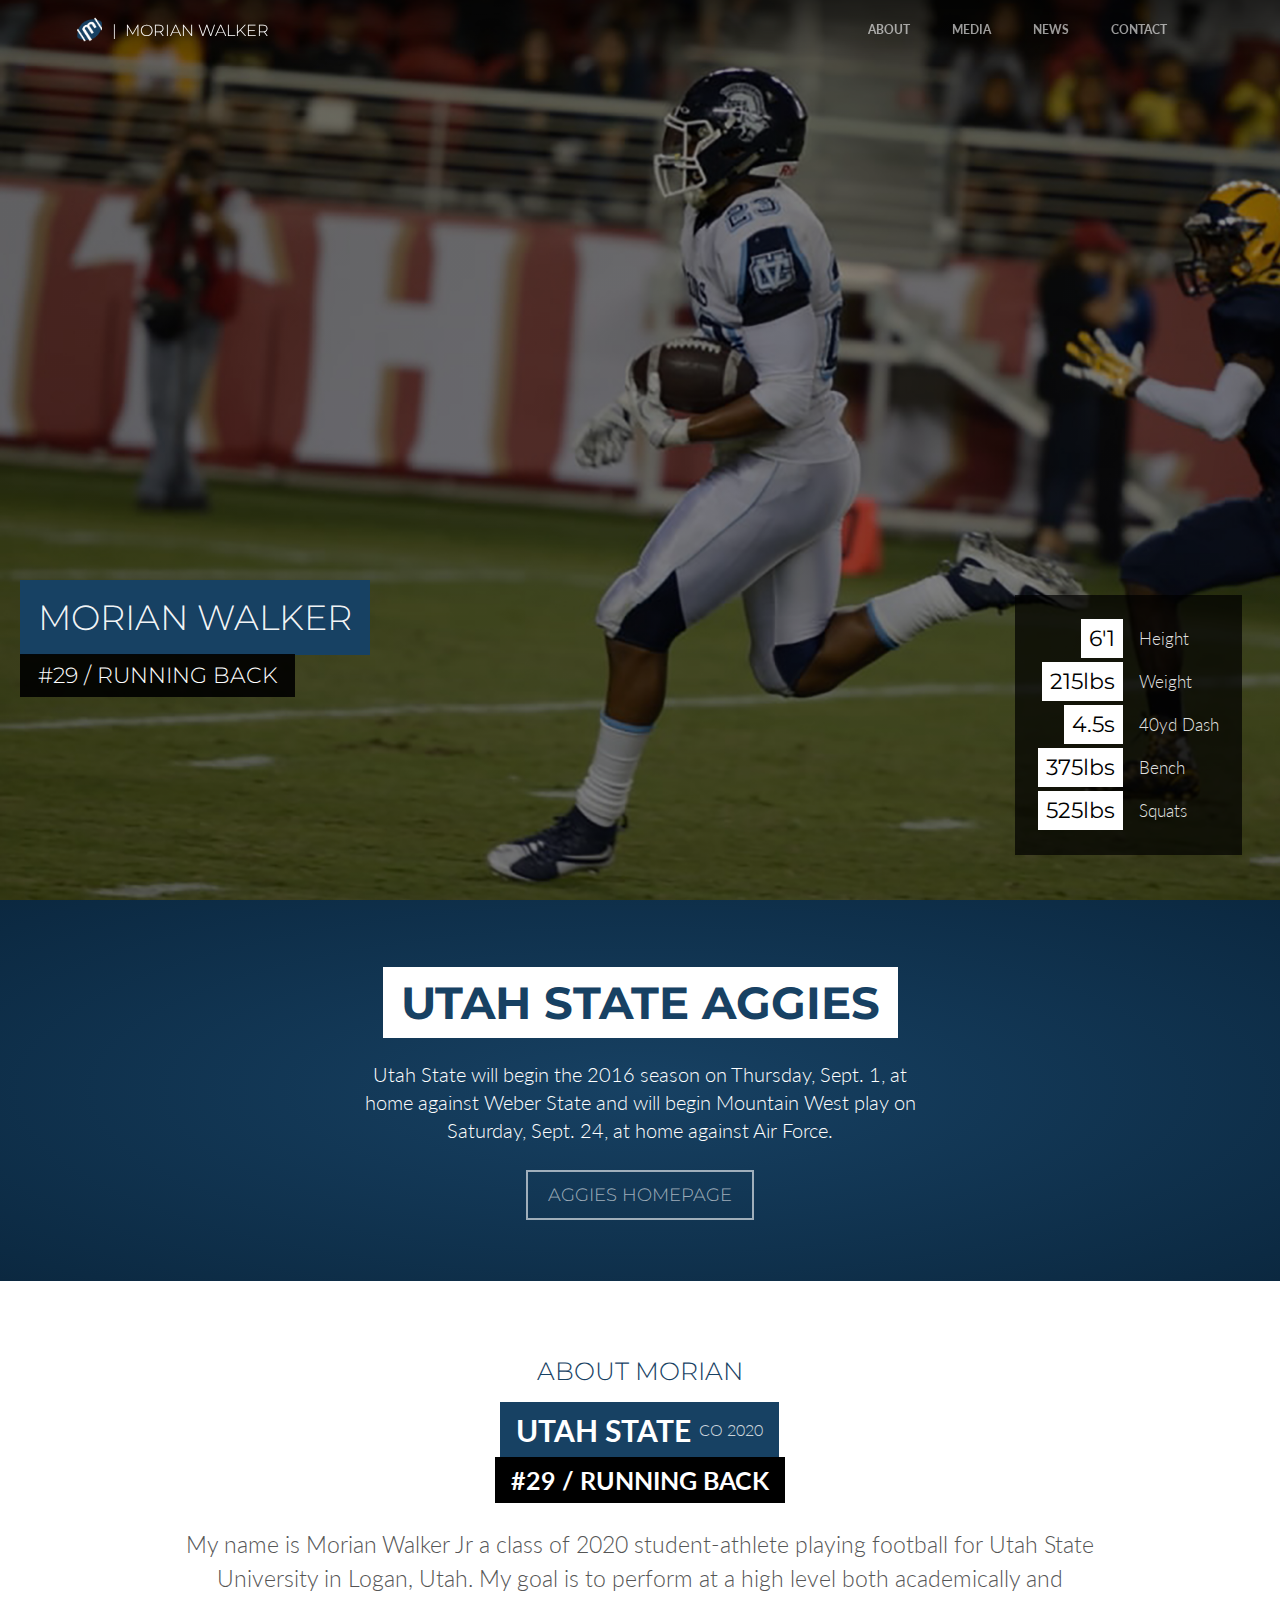
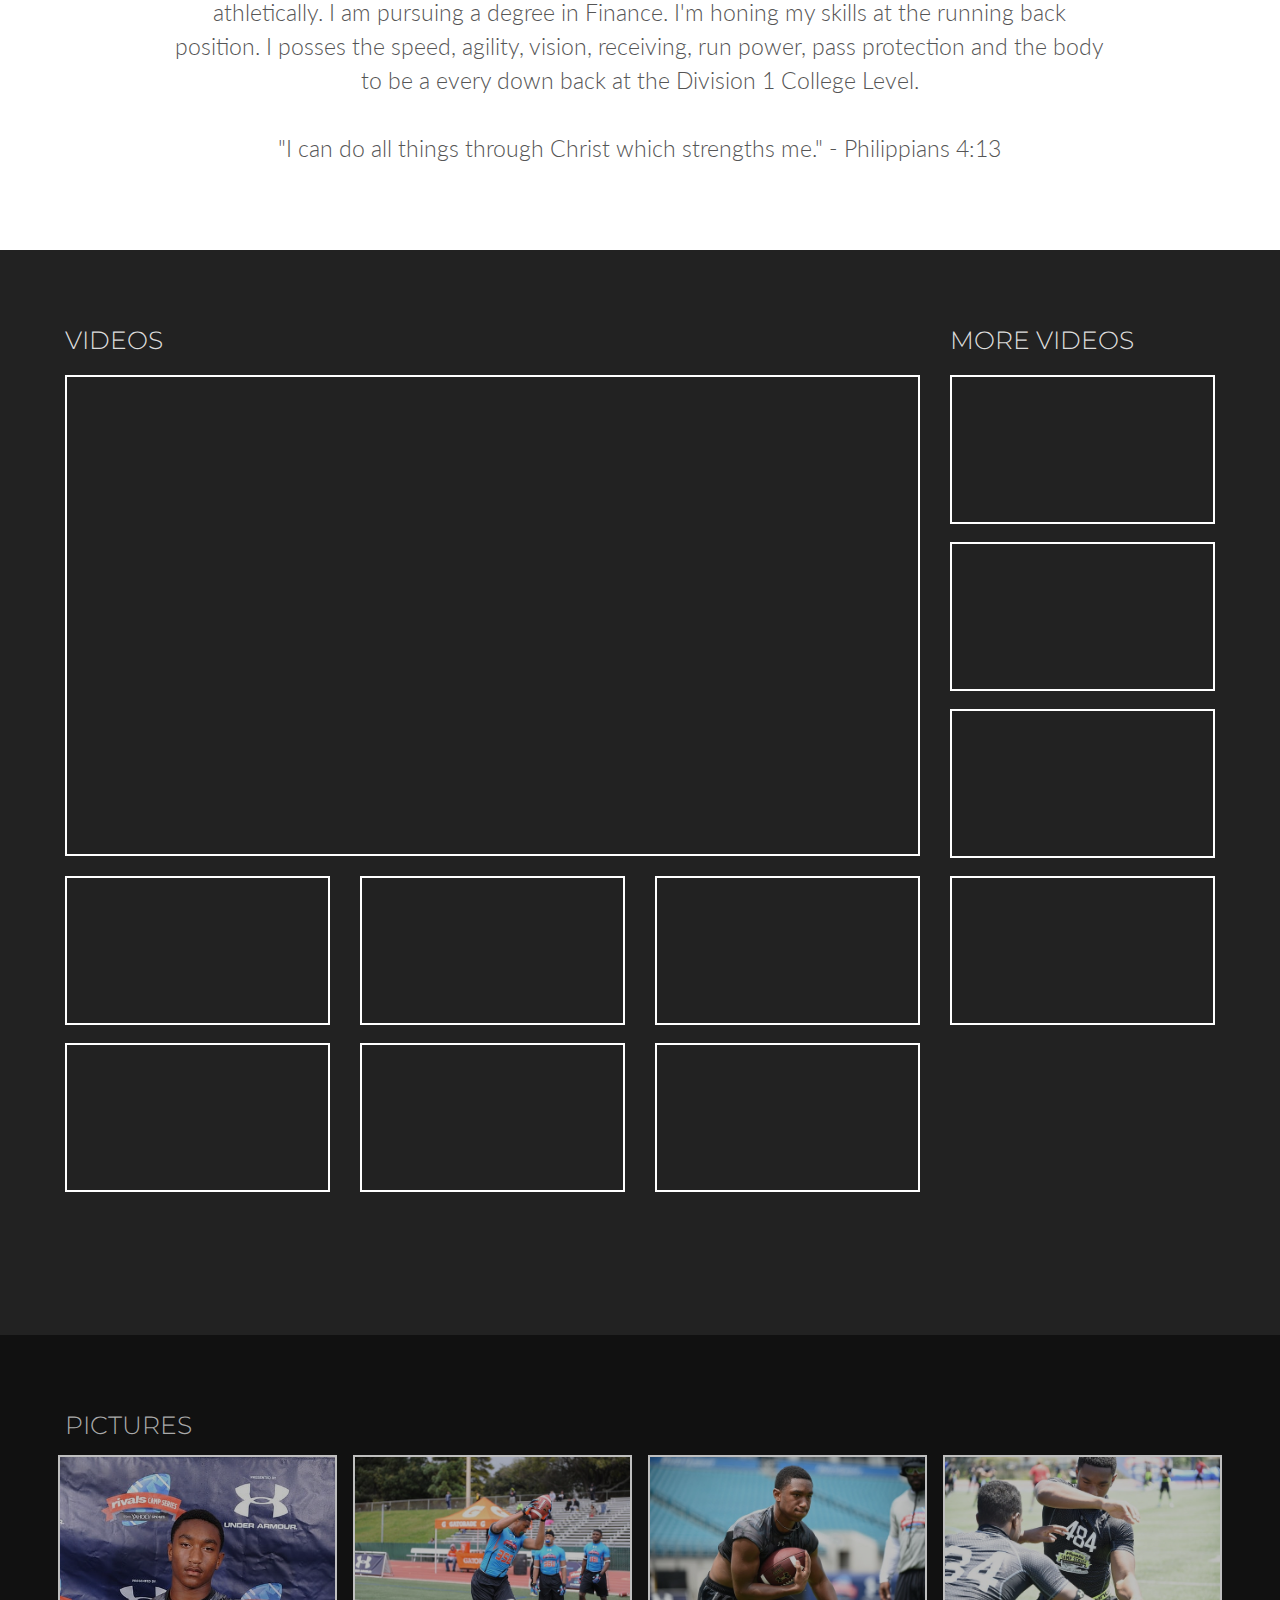
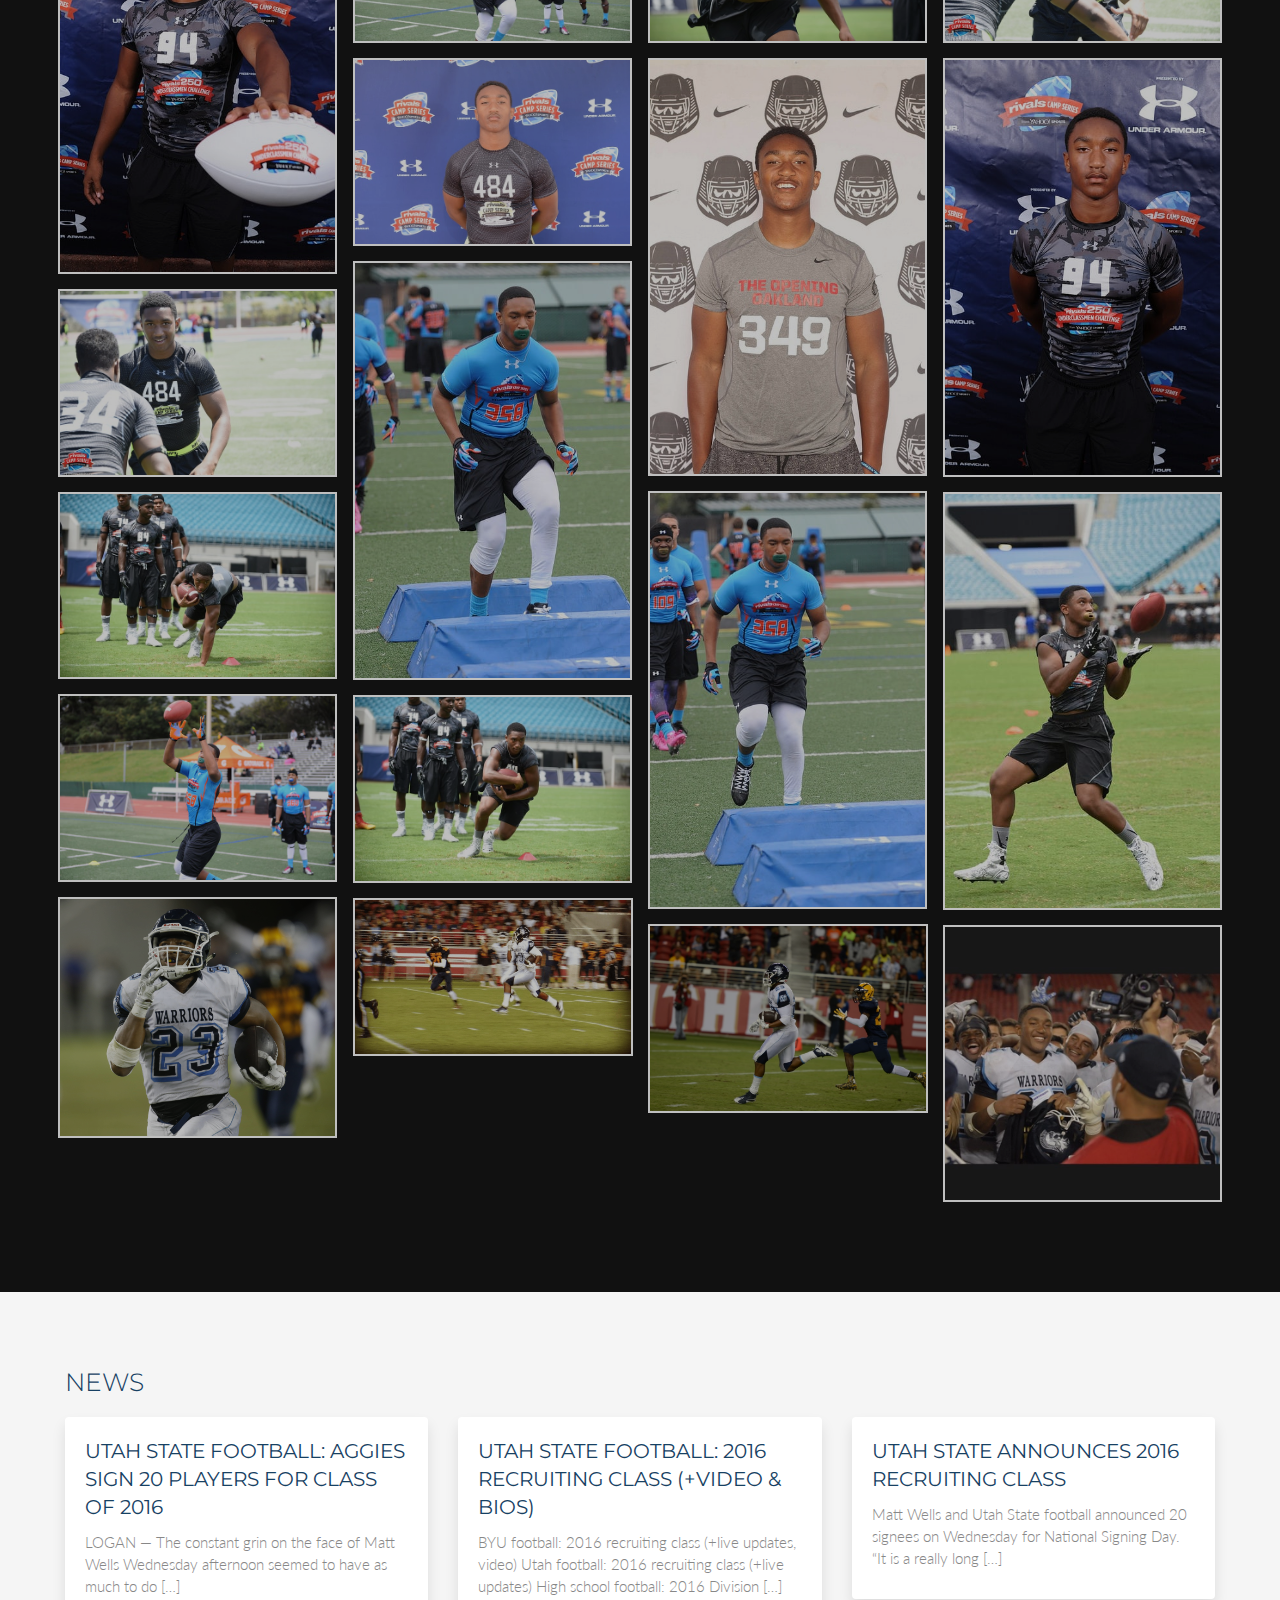
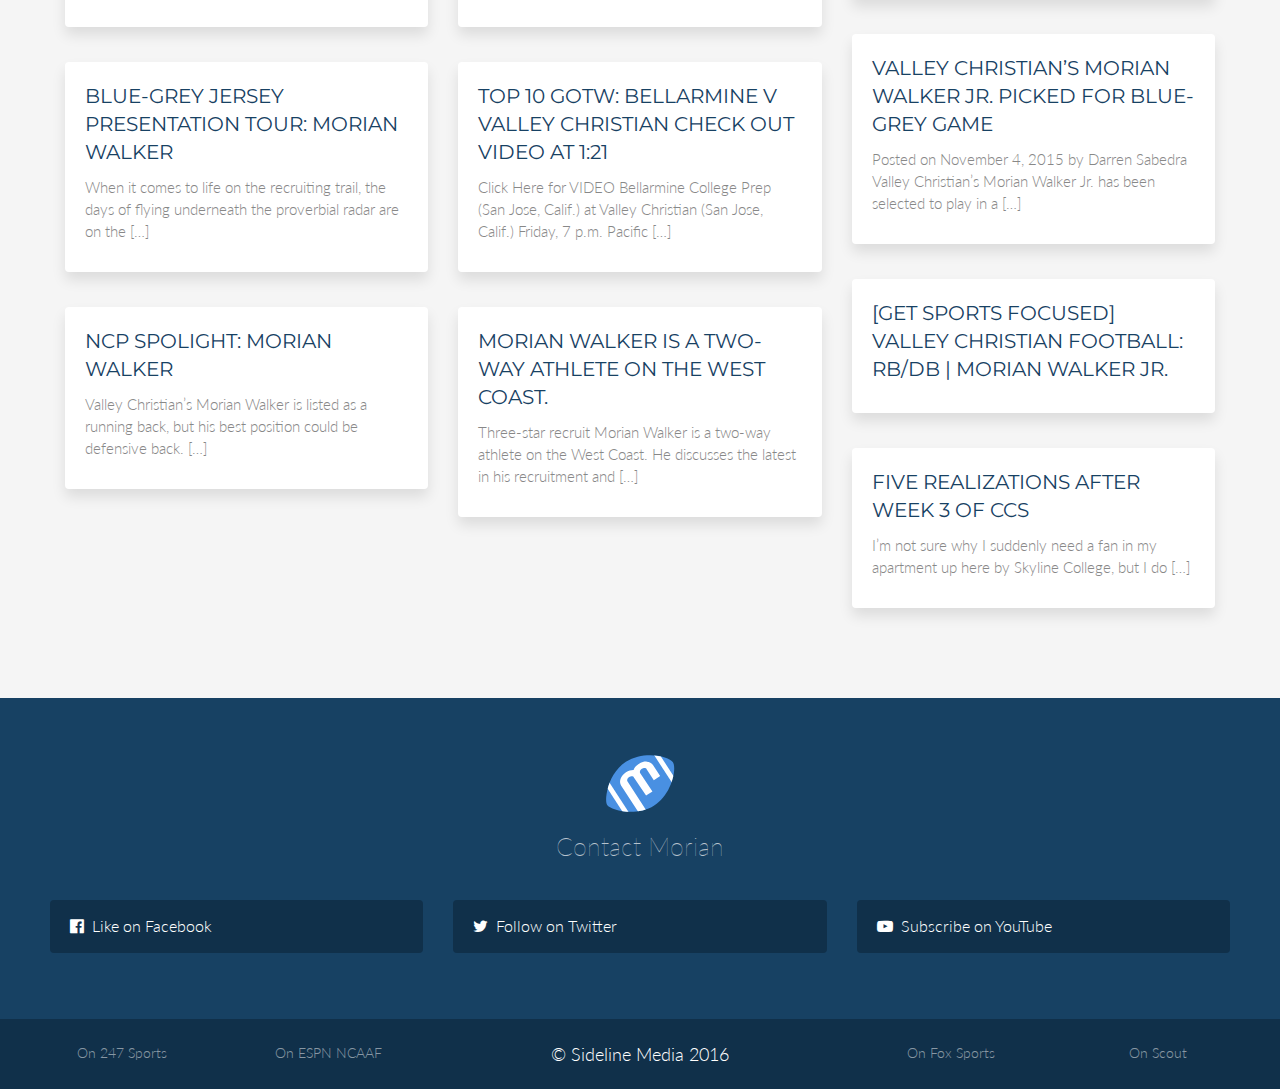
==== commit 4fc9ccad: "Merge branch 'master' of github.com:ColdBrew-Creative/MorianWalkerSite" ====
--- a/index.html
+++ b/index.html
@@ -67,7 +67,7 @@
     <div class="col-md-12 college-cover">
       <div class="row spacious">
         <div class="col-md-6 col-md-offset-3" align="center"><span class="college-name">Utah State Aggies</span>
-          <p>Utah State will open the 2016 season on Thursday, Sept. 1, at home against Weber State and will begin Mountain West play on Saturday, Sept. 24, at home against Air Force.</p><a href="http://www.utahstateaggies.com/sports/m-footbl/" target="_blank">Aggies Homepage</a>
+          <p>Utah State will begin the 2016 season on Thursday, Sept. 1, at home against Weber State and will begin Mountain West play on Saturday, Sept. 24, at home against Air Force.</p><a href="http://www.utahstateaggies.com/sports/m-footbl/ust-m-footbl-body.html" target="_blank">Aggies Homepage</a>
         </div>
       </div>
     </div>
@@ -226,4 +226,4 @@
     <script type="text/javascript" src="./source/jquery.fancybox.js"></script>
     <script src="./js/script.js"></script>
   </body>
-</html>+</html>
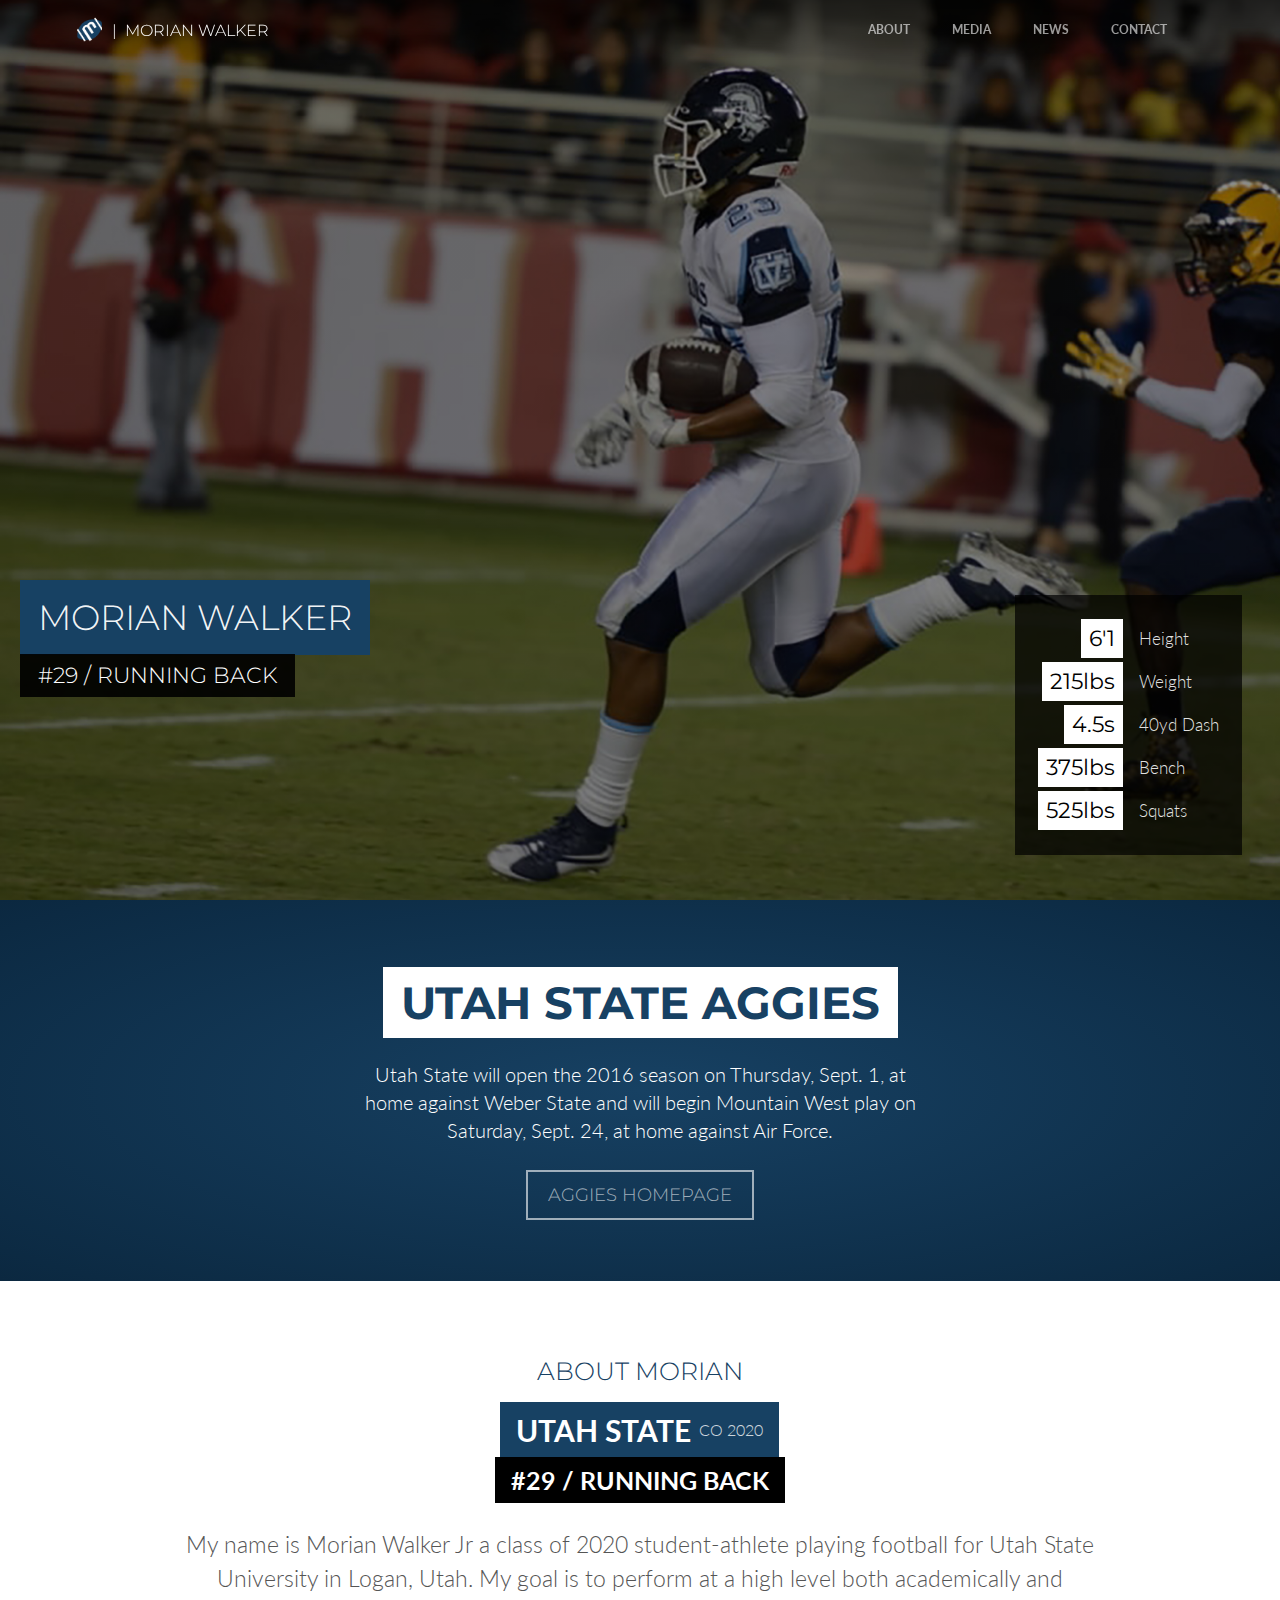
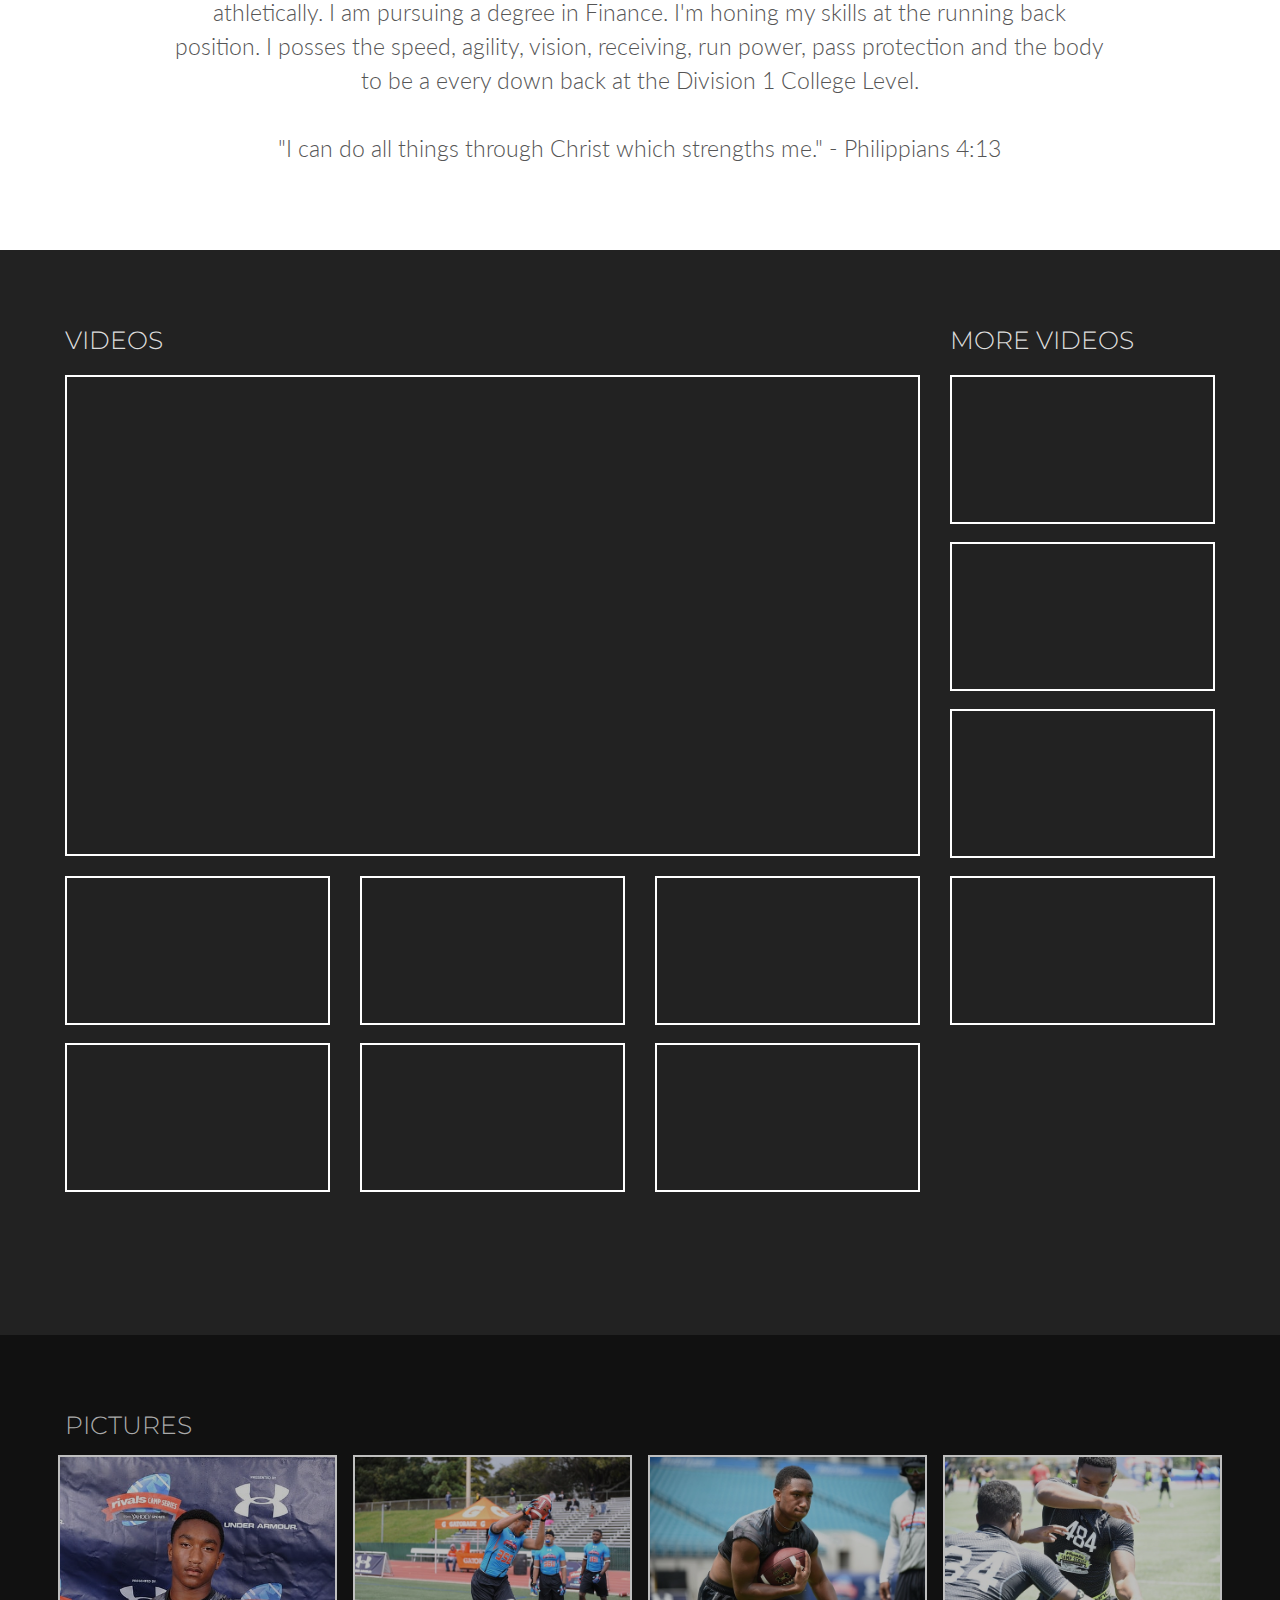
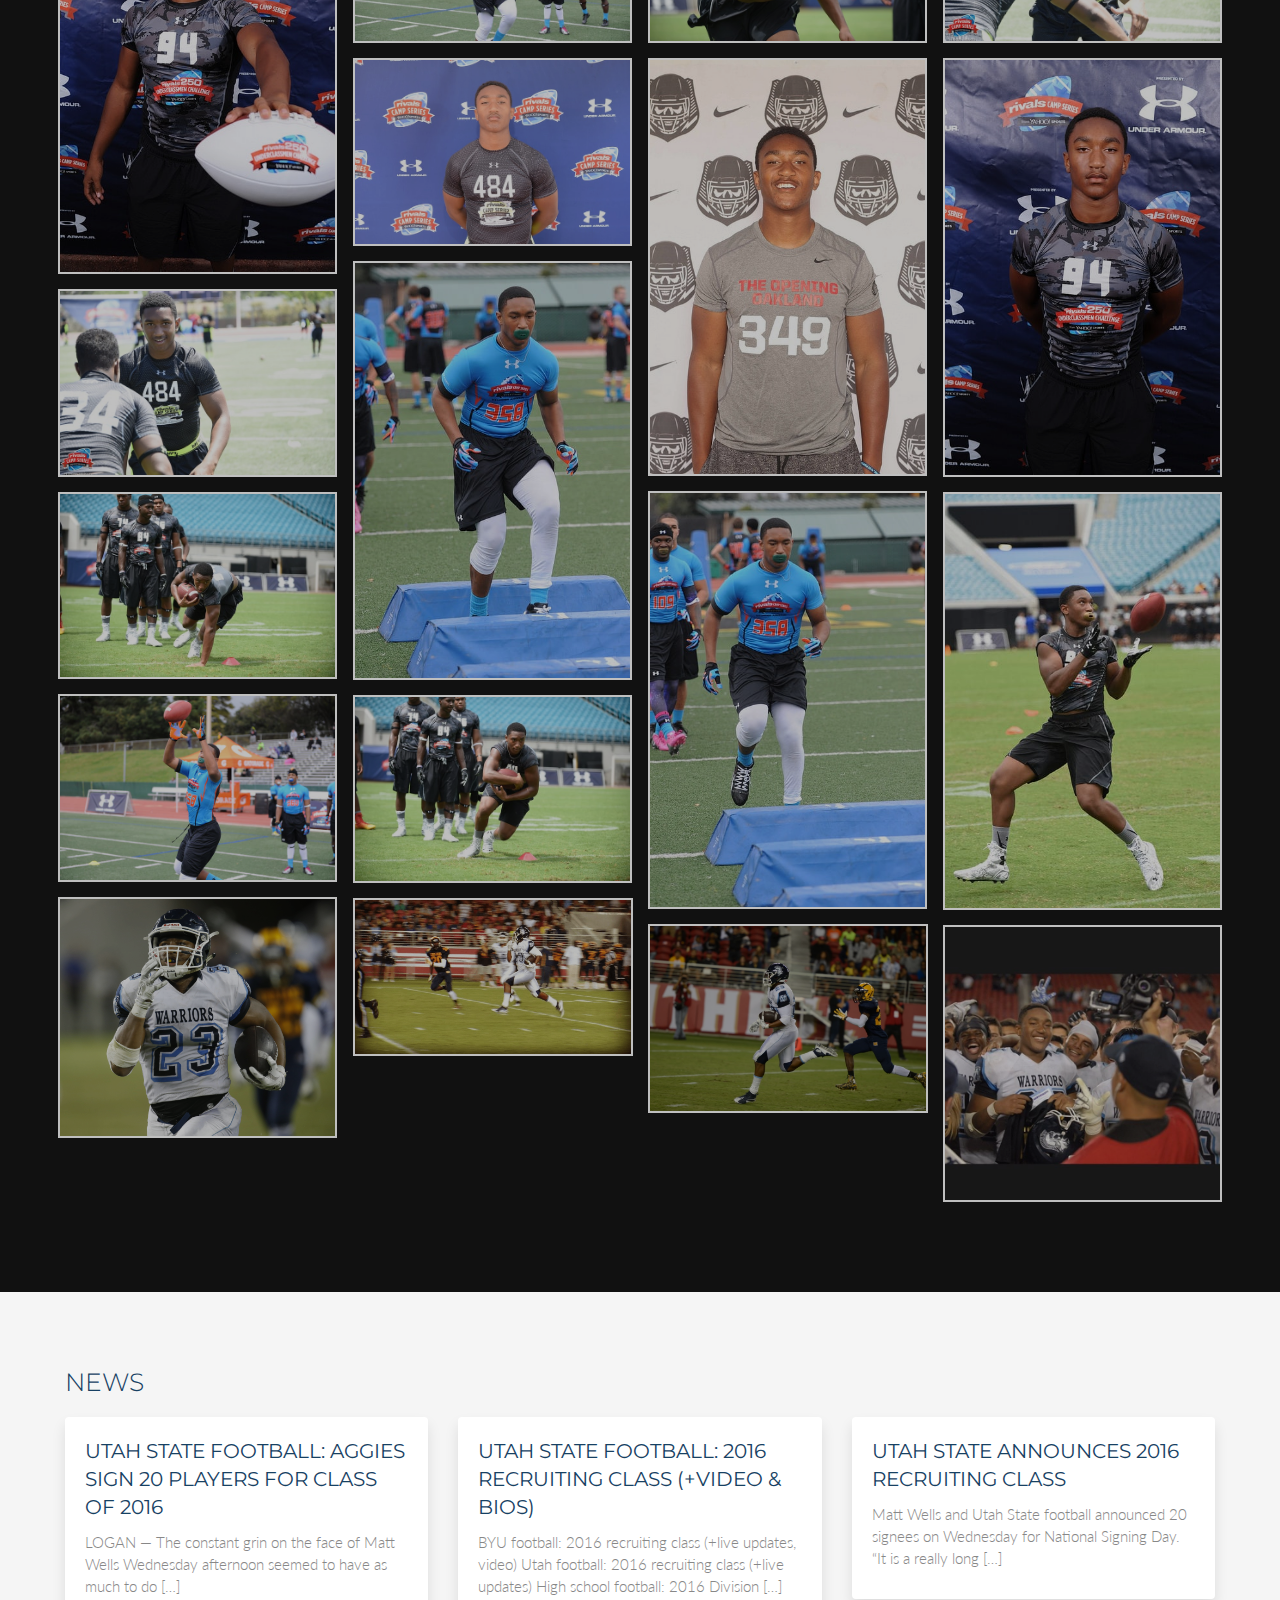
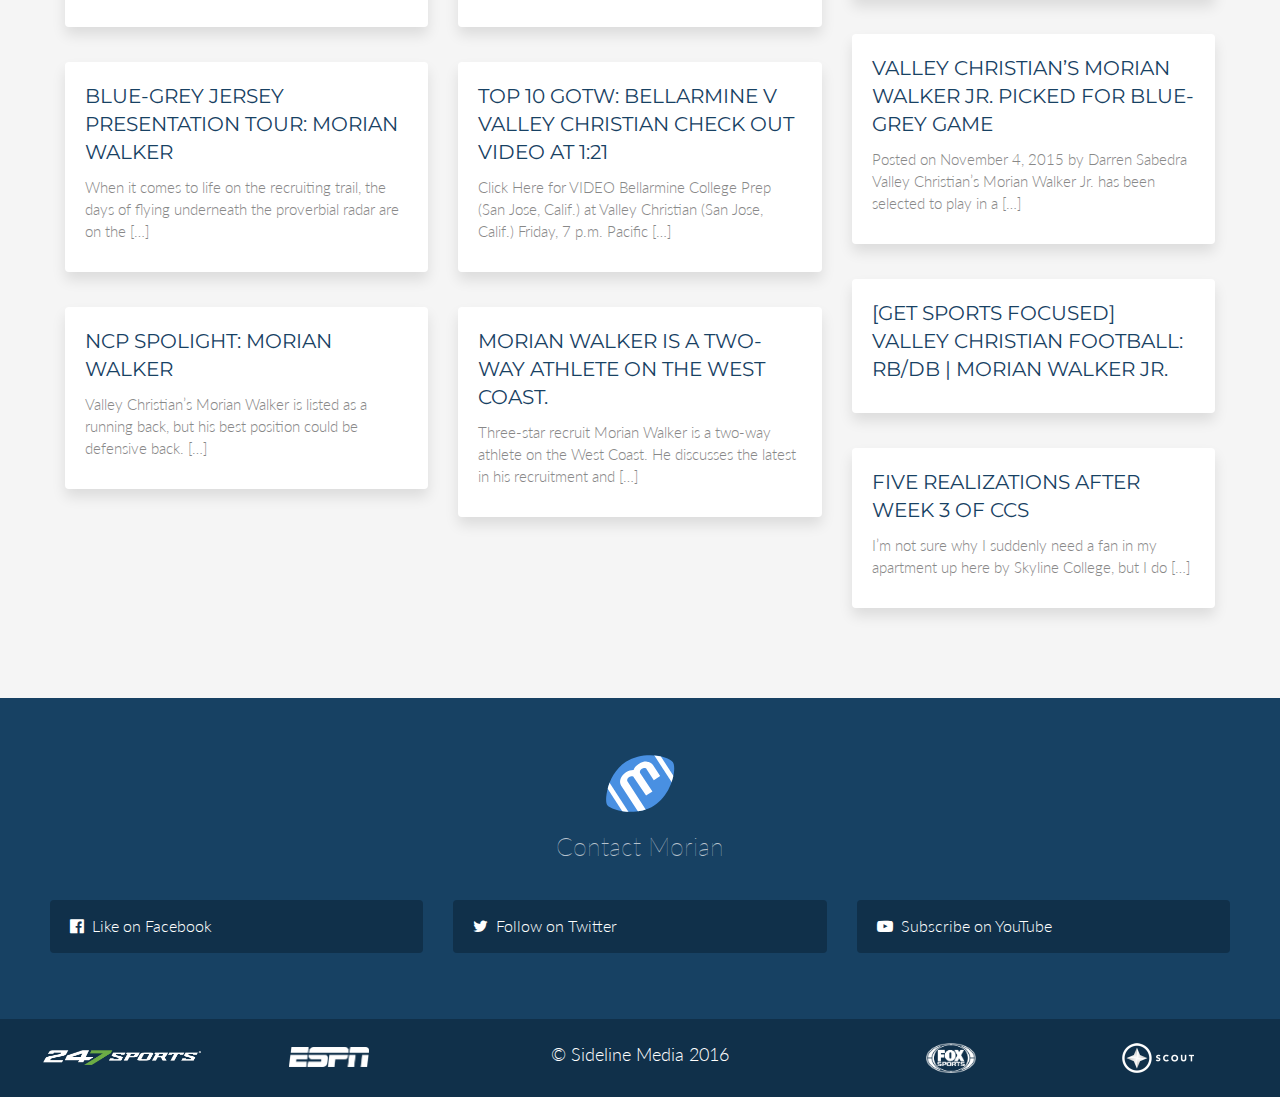
==== commit 41e82ebd: "Change footer links to img" ====
--- a/index.html
+++ b/index.html
@@ -67,7 +67,7 @@
     <div class="col-md-12 college-cover">
       <div class="row spacious">
         <div class="col-md-6 col-md-offset-3" align="center"><span class="college-name">Utah State Aggies</span>
-          <p>Utah State will begin the 2016 season on Thursday, Sept. 1, at home against Weber State and will begin Mountain West play on Saturday, Sept. 24, at home against Air Force.</p><a href="http://www.utahstateaggies.com/sports/m-footbl/ust-m-footbl-body.html" target="_blank">Aggies Homepage</a>
+          <p>Utah State will open the 2016 season on Thursday, Sept. 1, at home against Weber State and will begin Mountain West play on Saturday, Sept. 24, at home against Air Force.</p><a href="http://www.utahstateaggies.com/sports/m-footbl/" target="_blank">Aggies Homepage</a>
         </div>
       </div>
     </div>
@@ -210,13 +210,13 @@
       </div>
     </div>
     <div class="col-md-12 footer text-center">
-      <div class="col-md-2"><a href="http://247sports.com/player/morian-walker-52413" target="_blank">On 247 Sports</a></div>
-      <div class="col-md-2"><a href="http://m.espn.com/ncf/playercard?playerId=4048683&amp;src=desktop&amp;wjb" target="_blank">On ESPN NCAAF</a></div>
+      <div class="col-md-2"><a href="http://247sports.com/player/morian-walker-52413" target="_blank"><img class="logo-247" src="img/247logo-min.png"></a></div>
+      <div class="col-md-2"><a href="http://m.espn.com/ncf/playercard?playerId=4048683&amp;src=desktop&amp;wjb" target="_blank"><img class="logo-espn" src="img/espn-min.png"></a></div>
       <div class="col-md-4">
         <p>&copy; Sideline Media 2016</p>
       </div>
-      <div class="col-md-2"><a href="http://www.foxsports.com/college-football/morian-walker-jr-player" target="_blank">On Fox Sports</a></div>
-      <div class="col-md-2"><a href="http://www.scout.com/player/185038-morian-walker" target="_blank">On Scout</a></div>
+      <div class="col-md-2"><a href="http://www.foxsports.com/college-football/morian-walker-jr-player" target="_blank"><img class="logo-fox" src="img/fox-min.png"></a></div>
+      <div class="col-md-2"><a href="http://www.scout.com/player/185038-morian-walker" target="_blank"><img class="logo-scout" src="img/scout-min.png"></a></div>
     </div>
     <!-- JAVASCRIPT CDNs-->
     <script src="https://ajax.googleapis.com/ajax/libs/jquery/2.1.4/jquery.min.js"></script>
@@ -226,4 +226,4 @@
     <script type="text/javascript" src="./source/jquery.fancybox.js"></script>
     <script src="./js/script.js"></script>
   </body>
-</html>
+</html>--- a/css/design.css
+++ b/css/design.css
@@ -451,16 +451,18 @@
     margin: 0;
     text-align: center;
     font: 300 18px "Lato"; }
-  .footer .col-md-2 a {
-    -webkit-transition: all 0.3s;
-    -moz-transition: all 0.3s;
-    -ms-transition: all 0.3s;
-    transition: all 0.3s;
-    color: rgba(255,255,255,0.5);
-    font: 300 14px 'Lato';
+  .footer .col-md-2 a img {
+    height: 30px;
   }
-  .footer .col-md-2 a:hover {
-    color: #FFF;
+  .footer .col-md-2 a .logo-247 {
+    position: relative;
+    top: 3px;
+    height: 15px;
+  }
+  .footer .col-md-2 a .logo-espn {
+    position: relative;
+    top: 3px;
+    height: 20px;
   }
 
 .news-cover-xl {
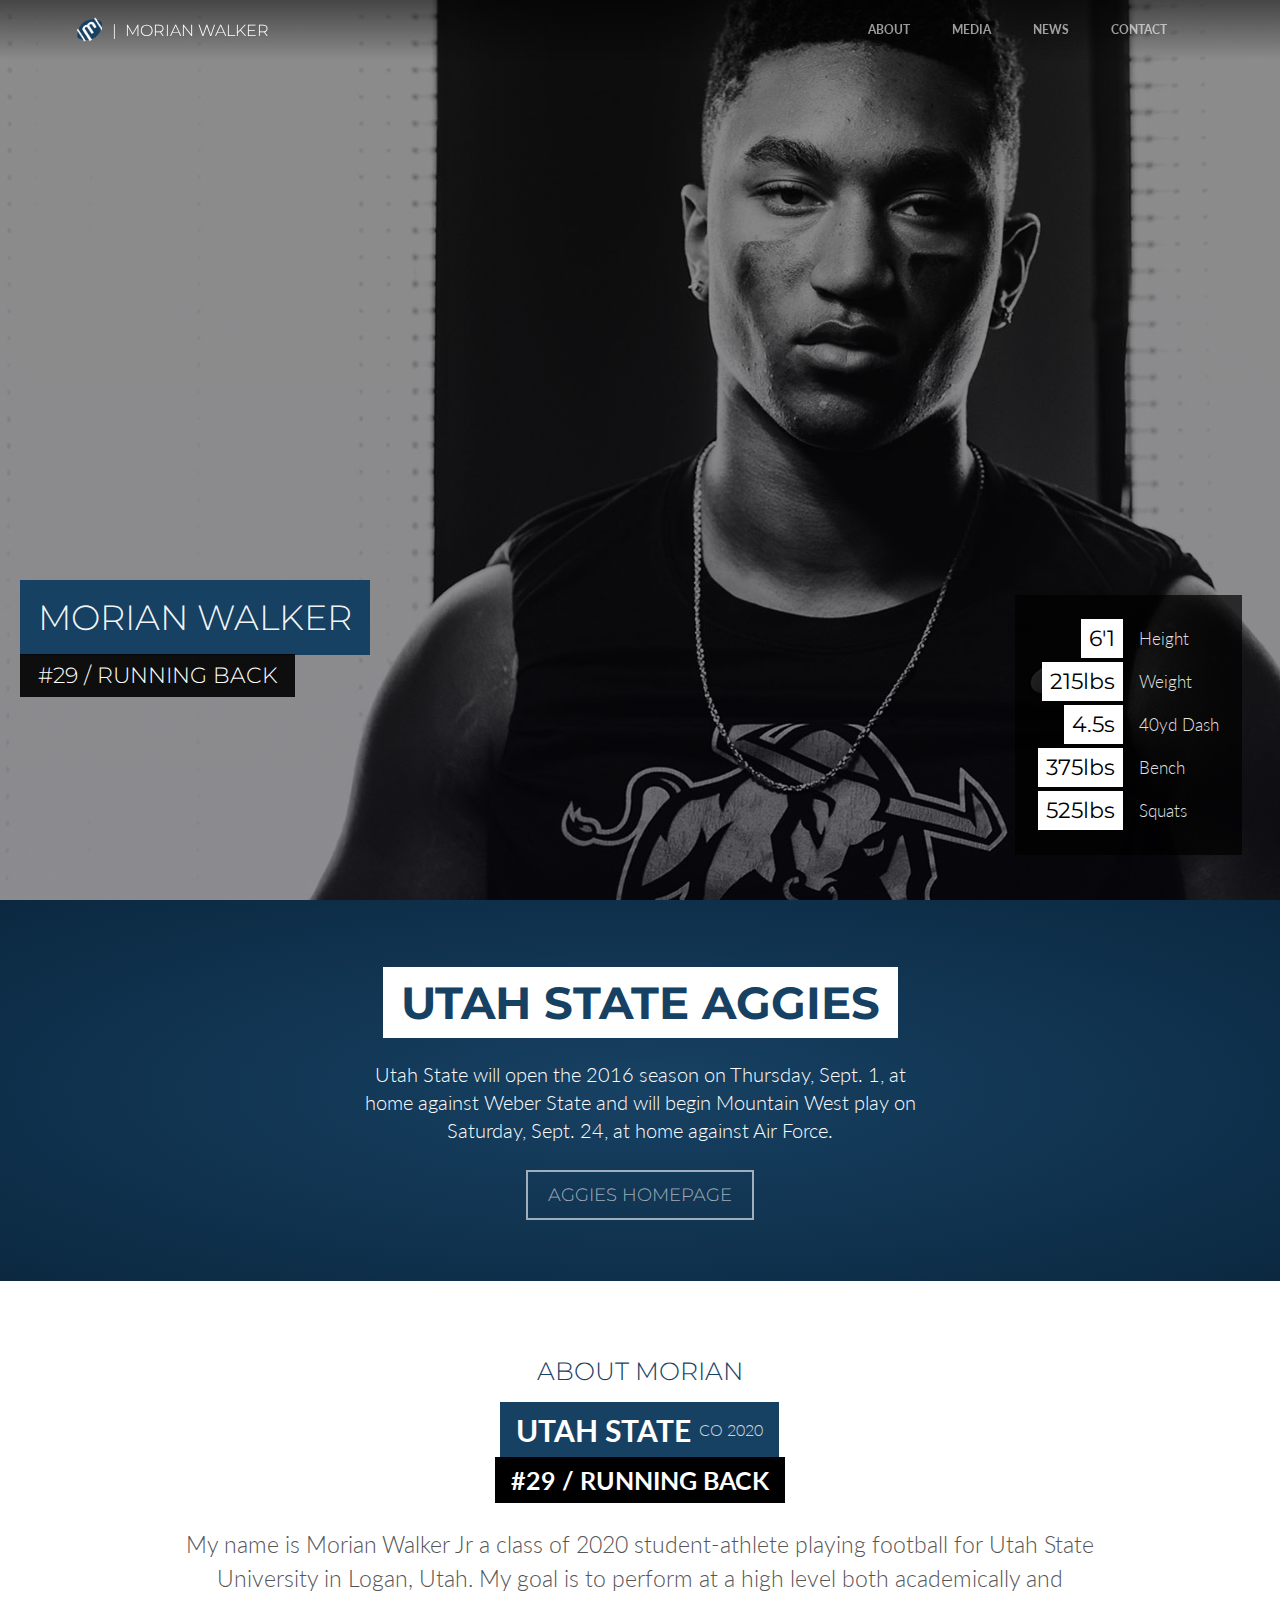
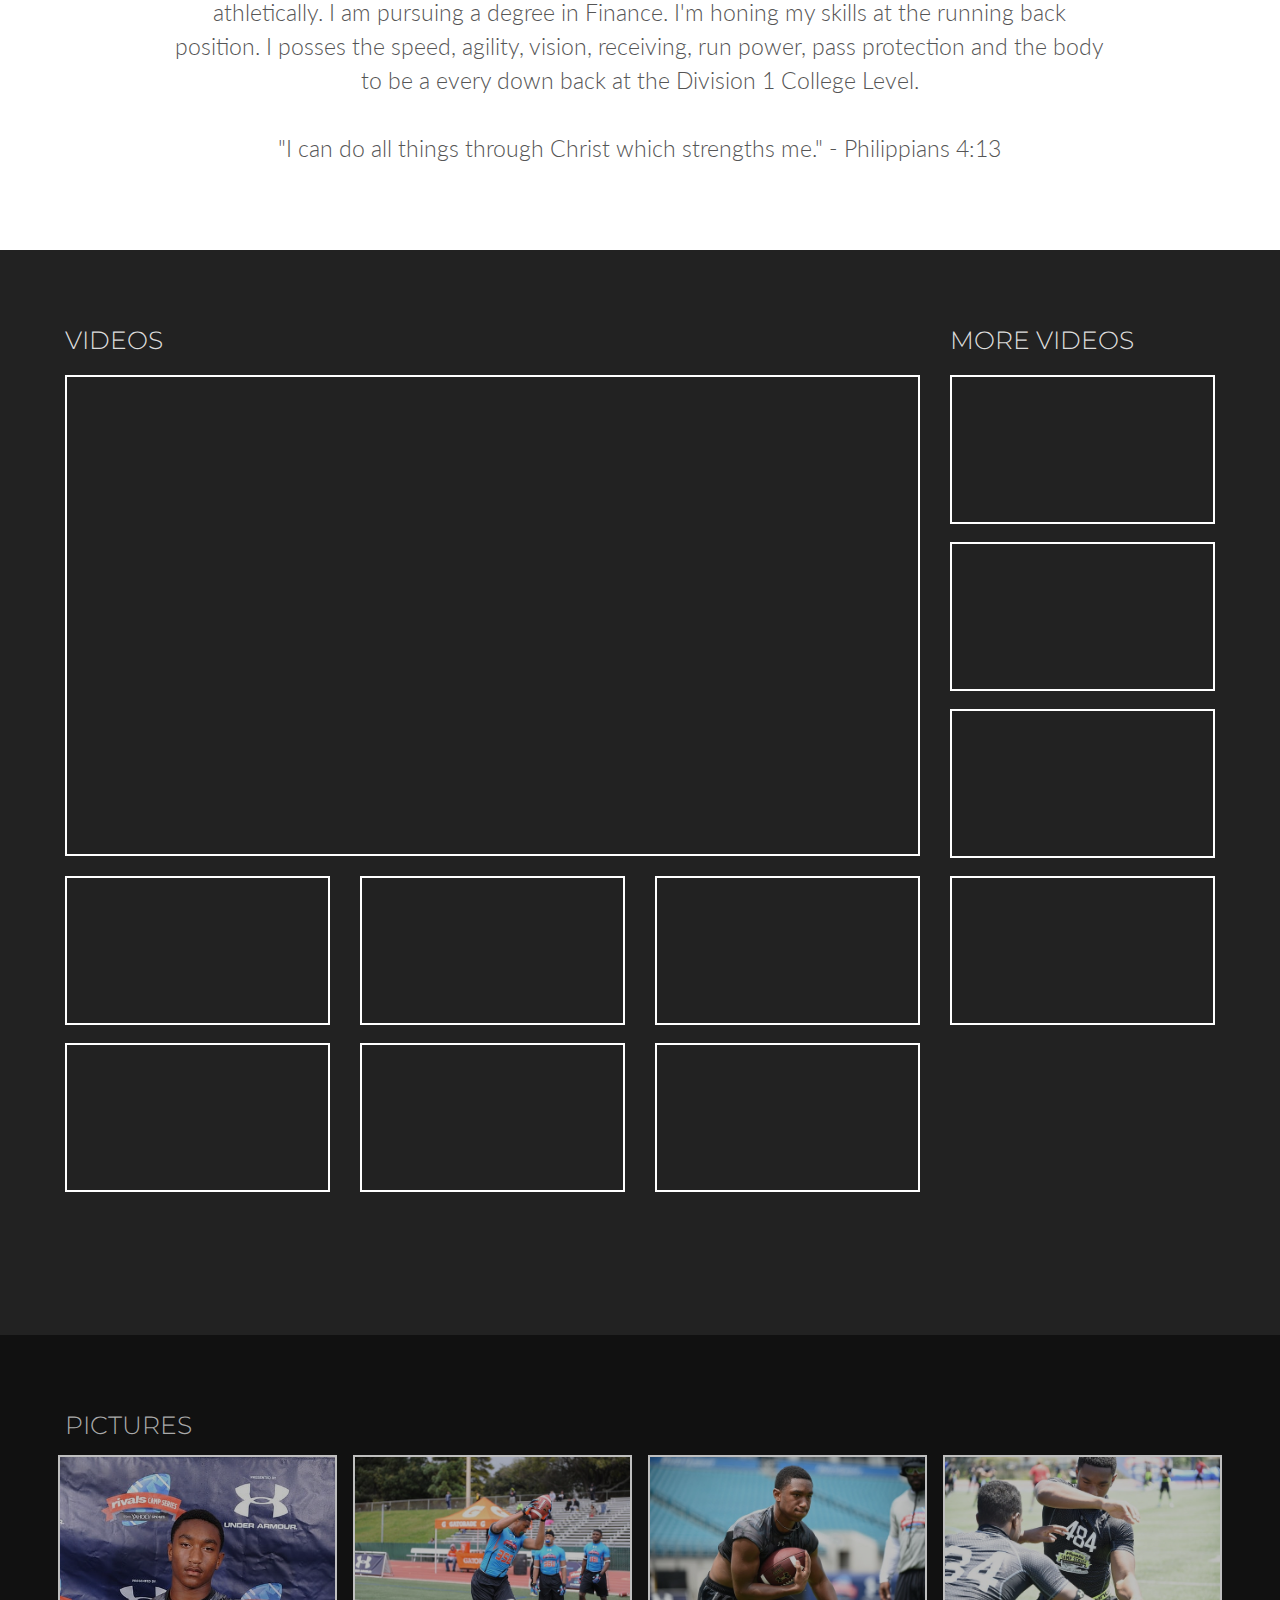
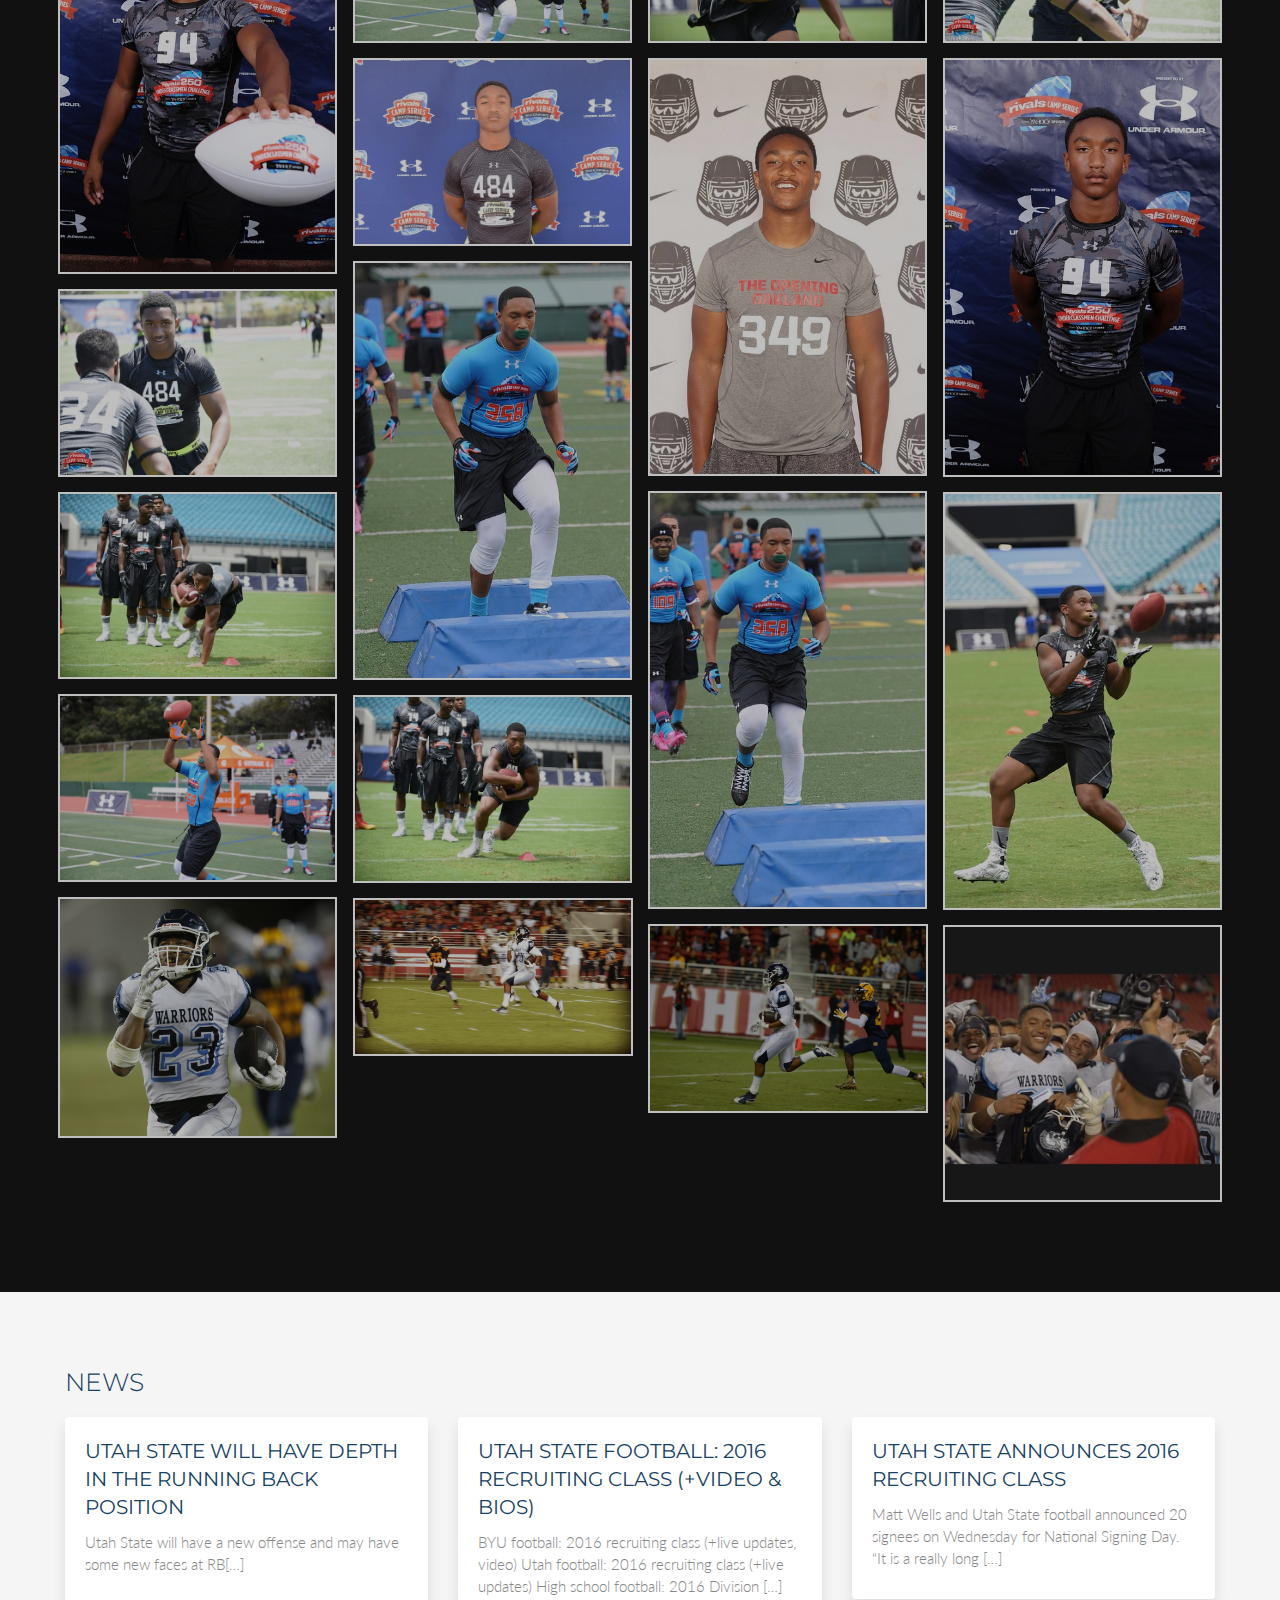
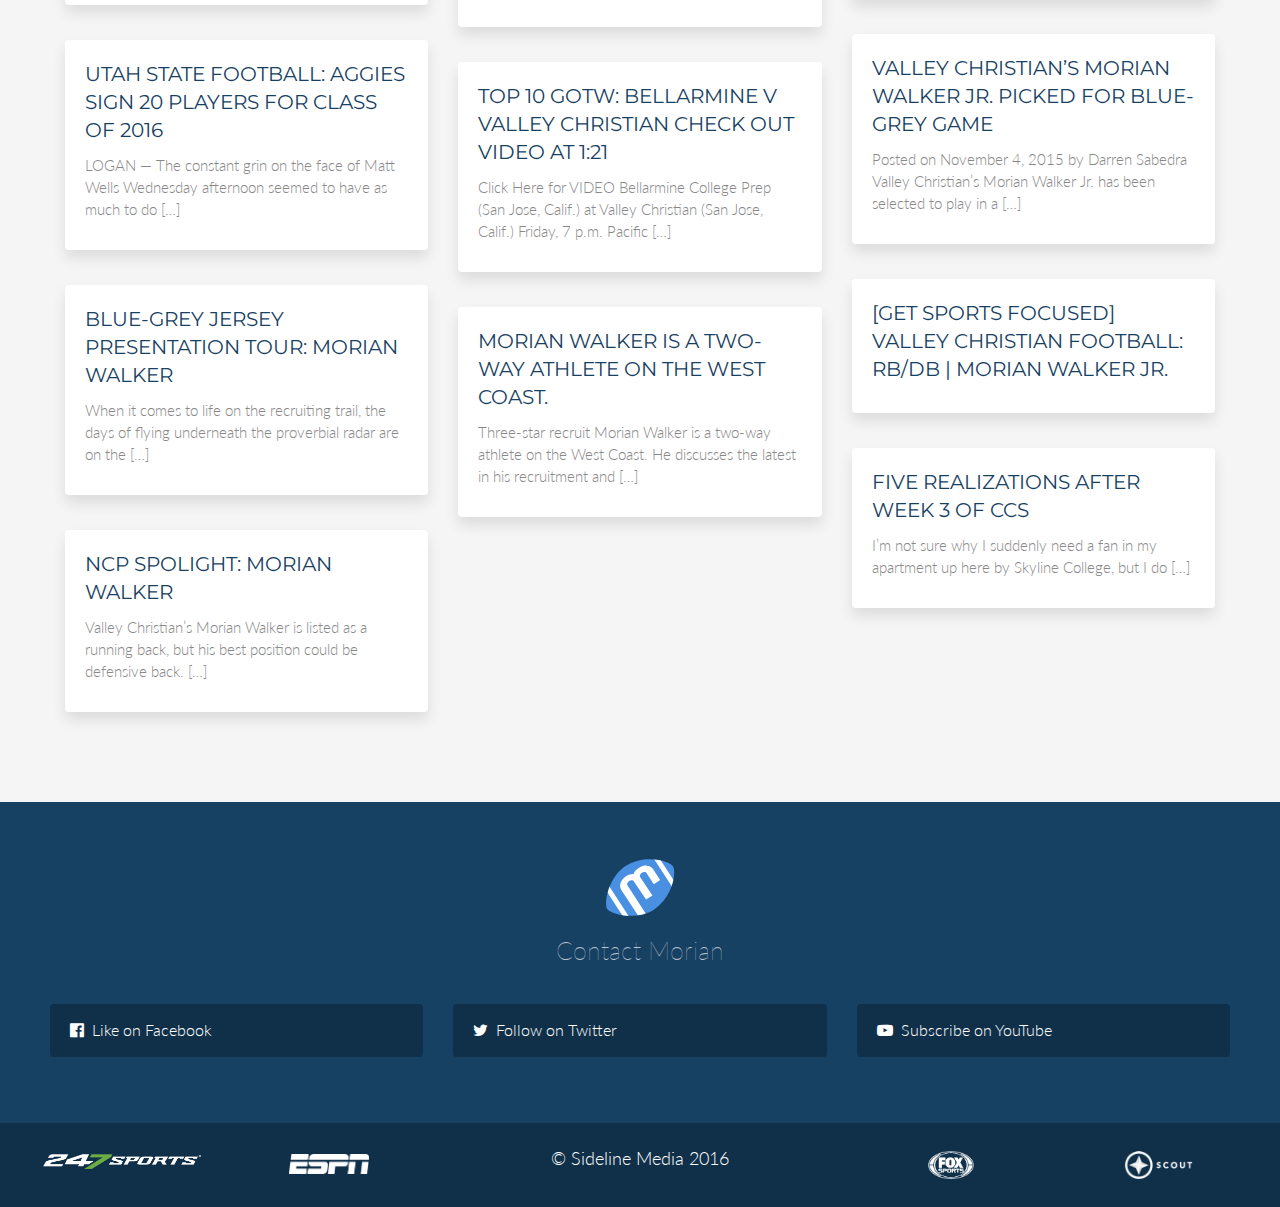
==== commit 48e1486c: "Update index.html" ====
--- a/index.html
+++ b/index.html
@@ -145,7 +145,15 @@
     <div class="col-md-12 news-cover">
       <div class="row spacious">
         <div class="col-md-12"><span class="title">News</span></div>
-        <div class="col-md-4"><a href="./news/utah-state-football-aggies-sign-20-players-for-class-of-2016.html" target="_blank">
+        
+        <div class="col-md-4">
+          <a href="./news/Utah-State-RB-Preview.html" target="_blank">
+<div class="col-md-12 card">
+<h3>UTAH STATE WILL HAVE DEPTH IN THE RUNNING BACK POSITION</h3>
+<p>Utah State will have a new offense and may have some new faces at RB[…]</p>
+</div>
+</a>
+          <a href="./news/utah-state-football-aggies-sign-20-players-for-class-of-2016.html" target="_blank">
             <div class="col-md-12 card">
               <h3>UTAH STATE FOOTBALL: AGGIES SIGN 20 PLAYERS FOR CLASS OF 2016</h3>
               <p>LOGAN — The constant grin on the face of Matt Wells Wednesday afternoon seemed to have as much to do […]</p>
@@ -226,4 +234,4 @@
     <script type="text/javascript" src="./source/jquery.fancybox.js"></script>
     <script src="./js/script.js"></script>
   </body>
-</html>+</html>
--- a/css/design.css
+++ b/css/design.css
@@ -452,7 +452,8 @@
     text-align: center;
     font: 300 18px "Lato"; }
   .footer .col-md-2 a img {
-    height: 30px;
+    margin: 4px;
+    height: 28px;
   }
   .footer .col-md-2 a .logo-247 {
     position: relative;
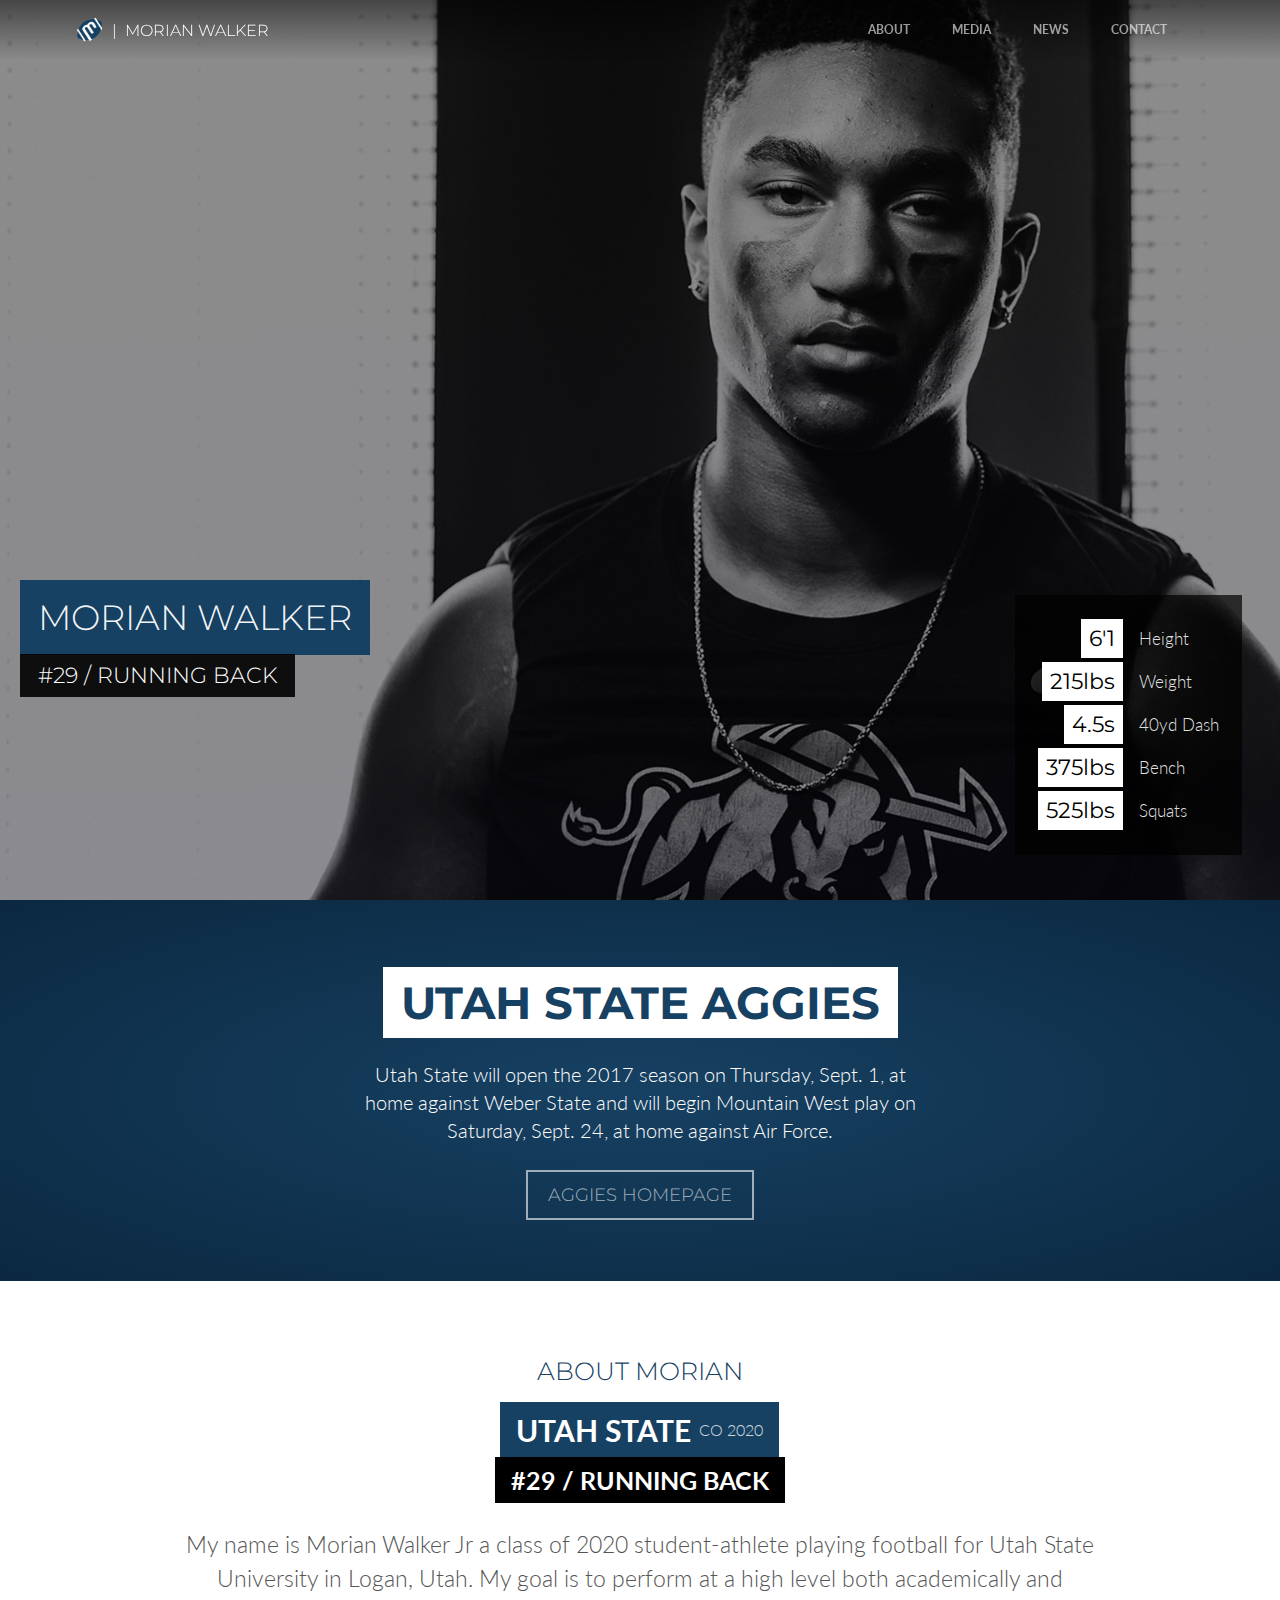
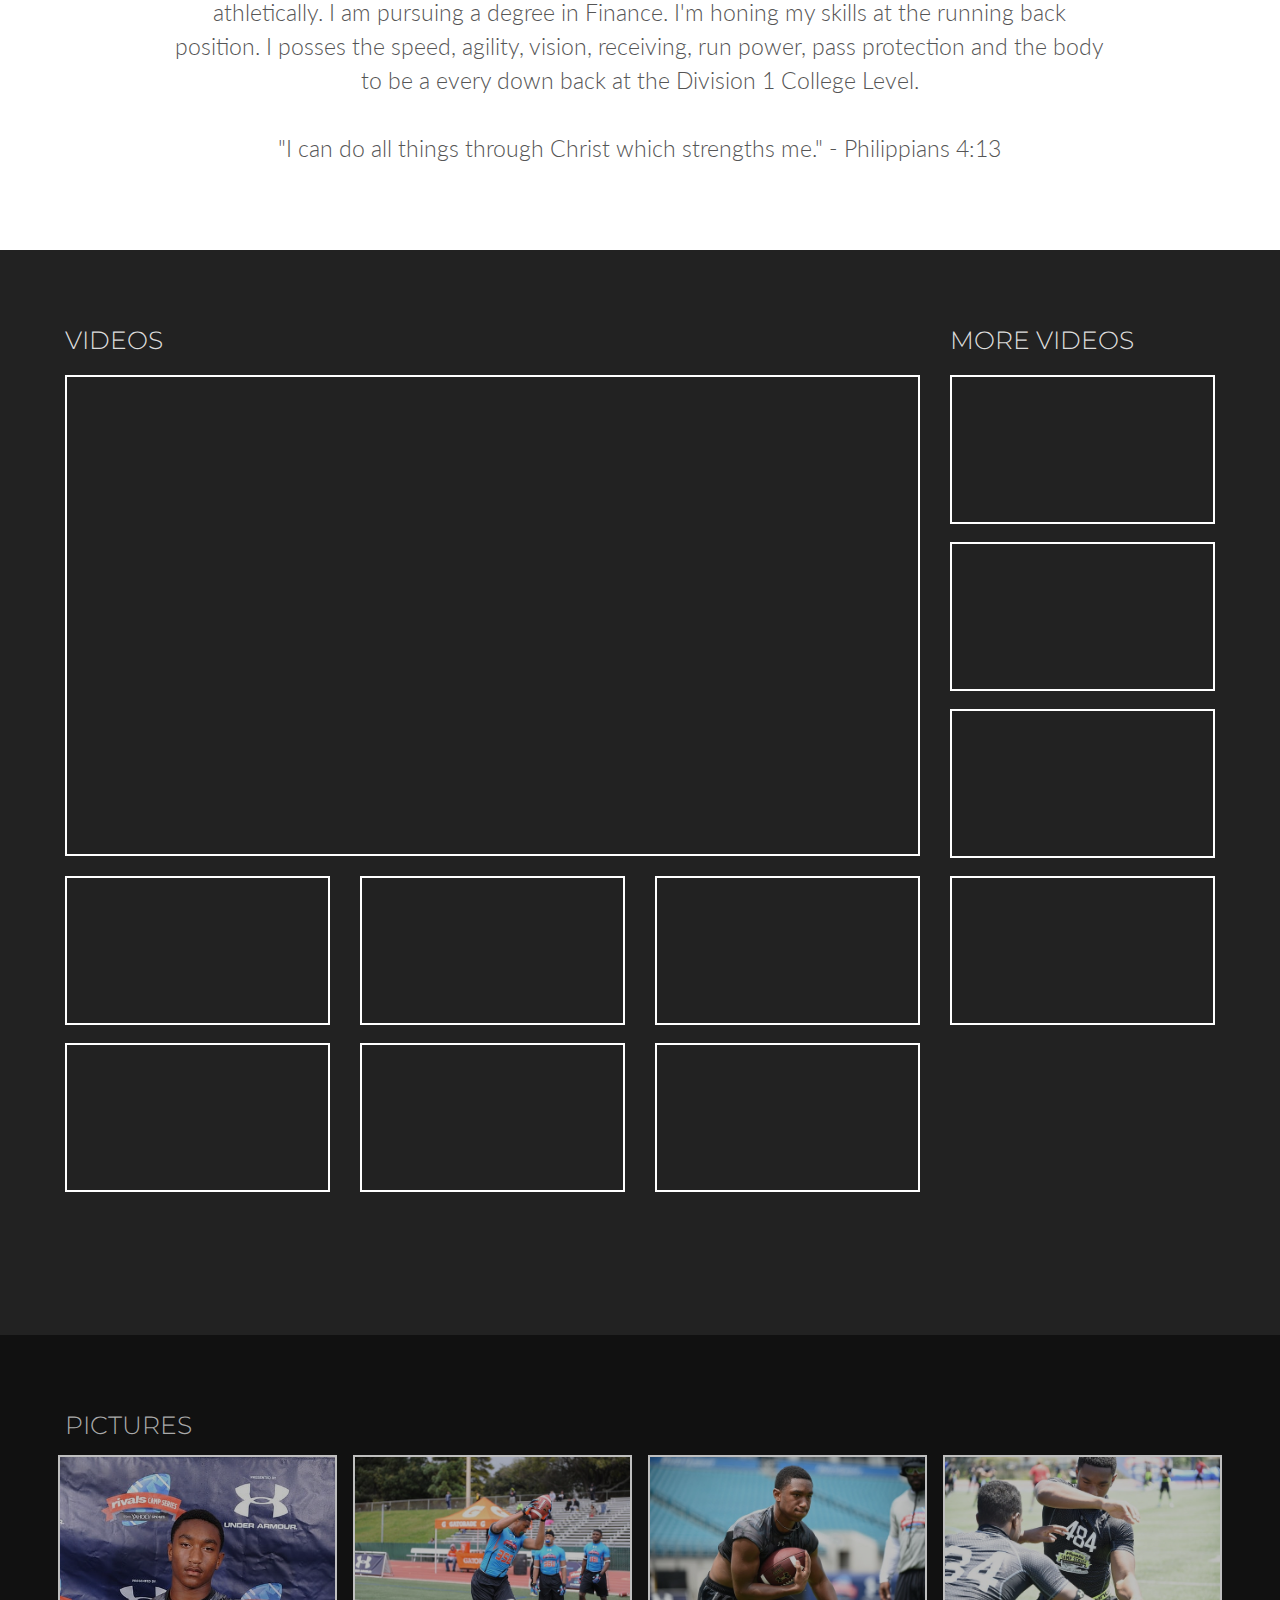
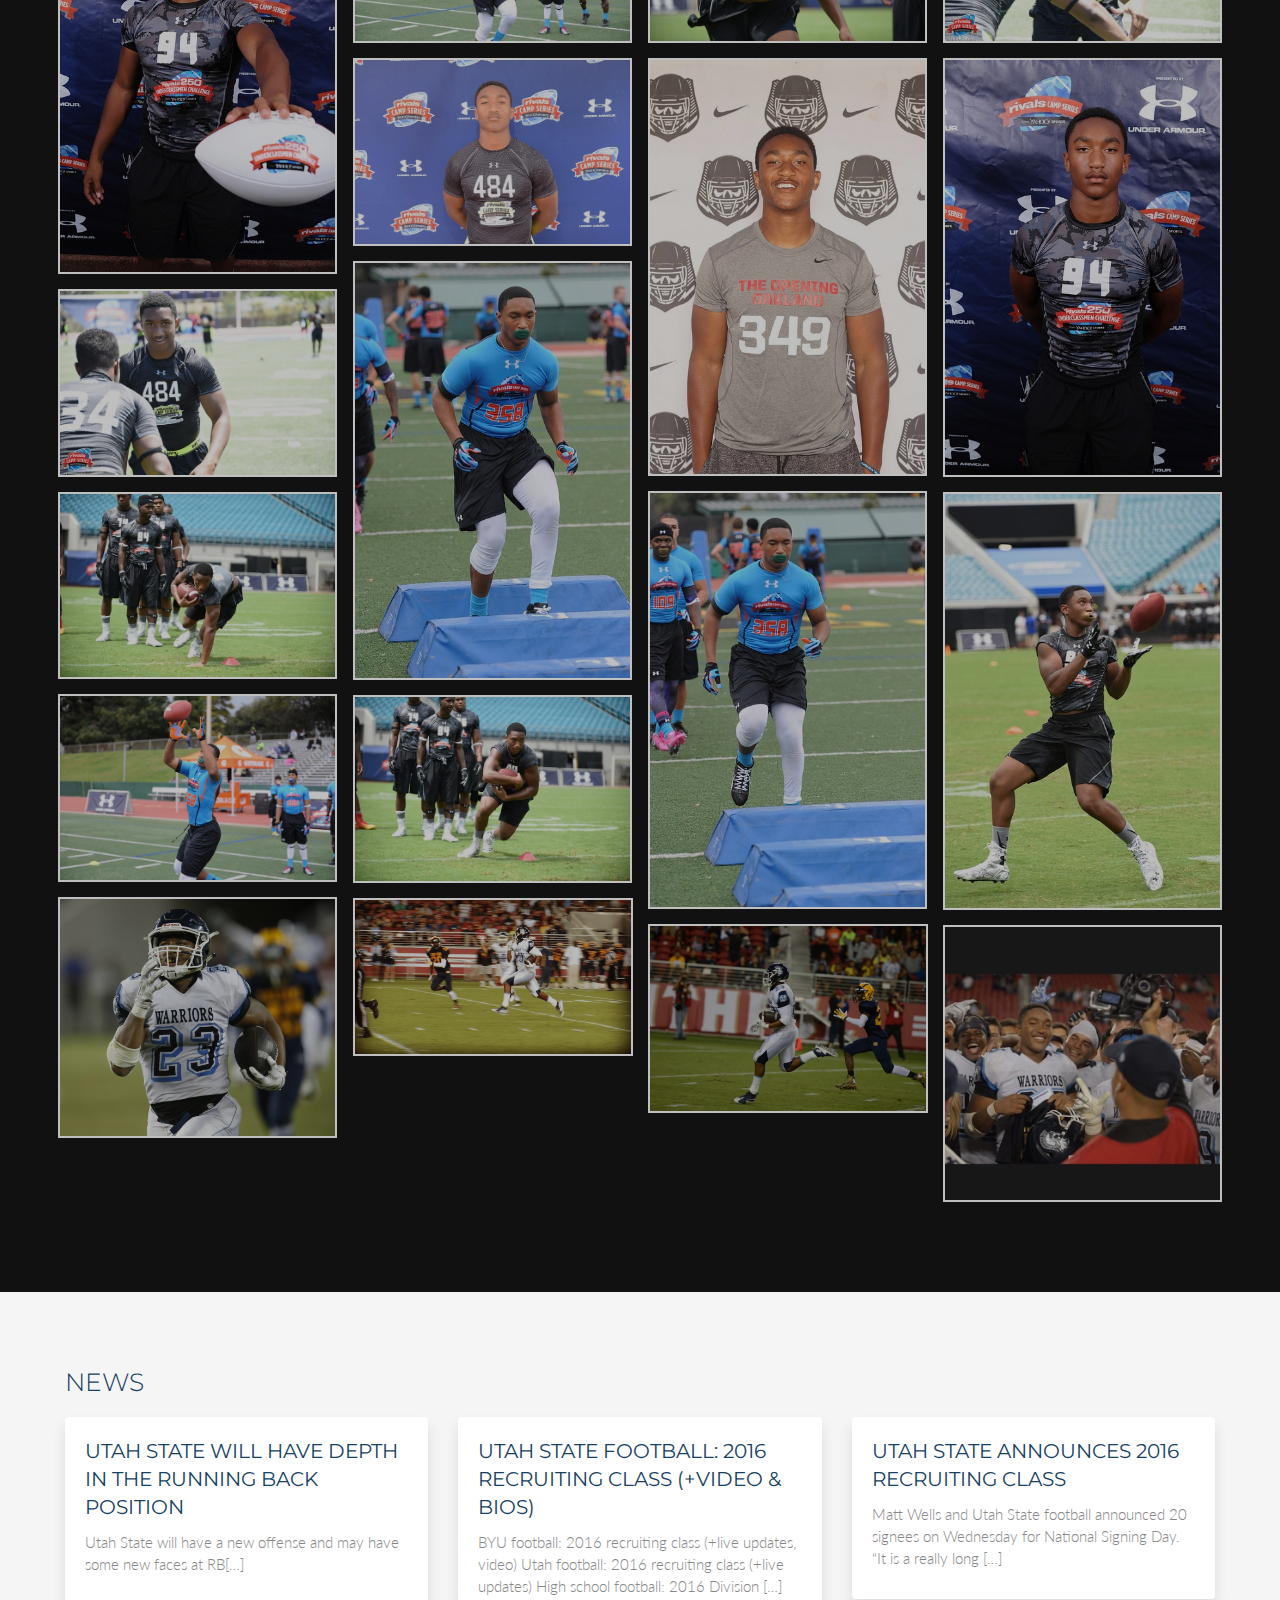
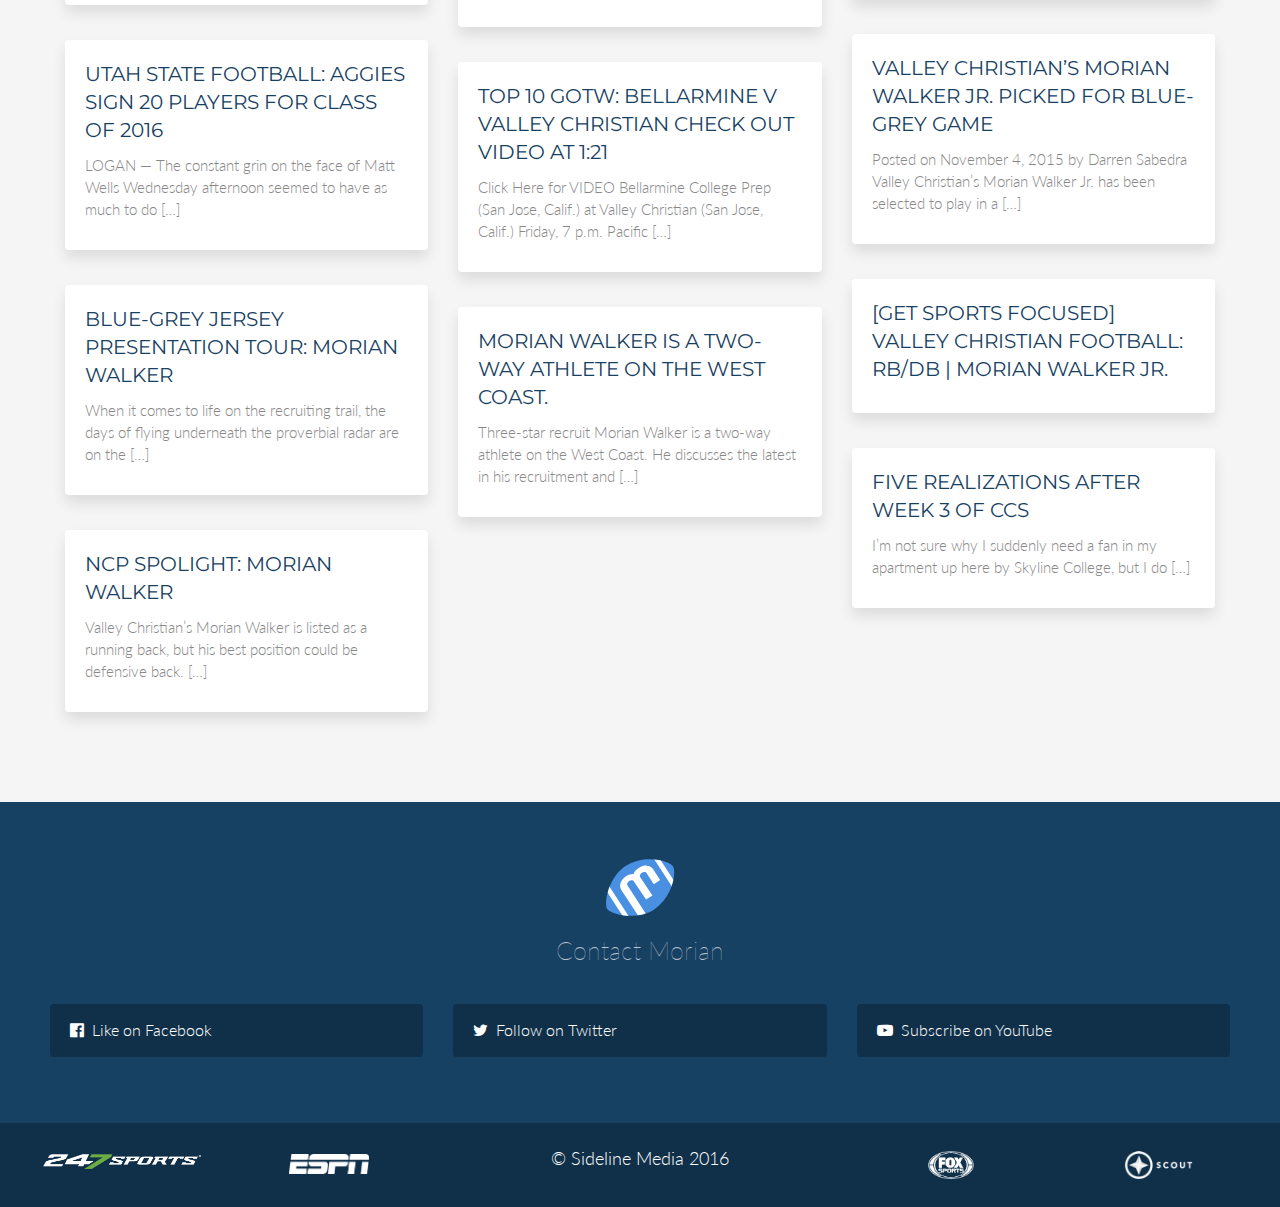
==== commit 38785768: "Homepage update." ====
--- a/index.html
+++ b/index.html
@@ -67,7 +67,7 @@
     <div class="col-md-12 college-cover">
       <div class="row spacious">
         <div class="col-md-6 col-md-offset-3" align="center"><span class="college-name">Utah State Aggies</span>
-          <p>Utah State will open the 2016 season on Thursday, Sept. 1, at home against Weber State and will begin Mountain West play on Saturday, Sept. 24, at home against Air Force.</p><a href="http://www.utahstateaggies.com/sports/m-footbl/" target="_blank">Aggies Homepage</a>
+          <p>Utah State will open the 2017 season on Thursday, Sept. 1, at home against Weber State and will begin Mountain West play on Saturday, Sept. 24, at home against Air Force.</p><a href="http://www.utahstateaggies.com/sports/m-footbl/ust-m-footbl-body.html" target="_blank">Aggies Homepage</a>
         </div>
       </div>
     </div>
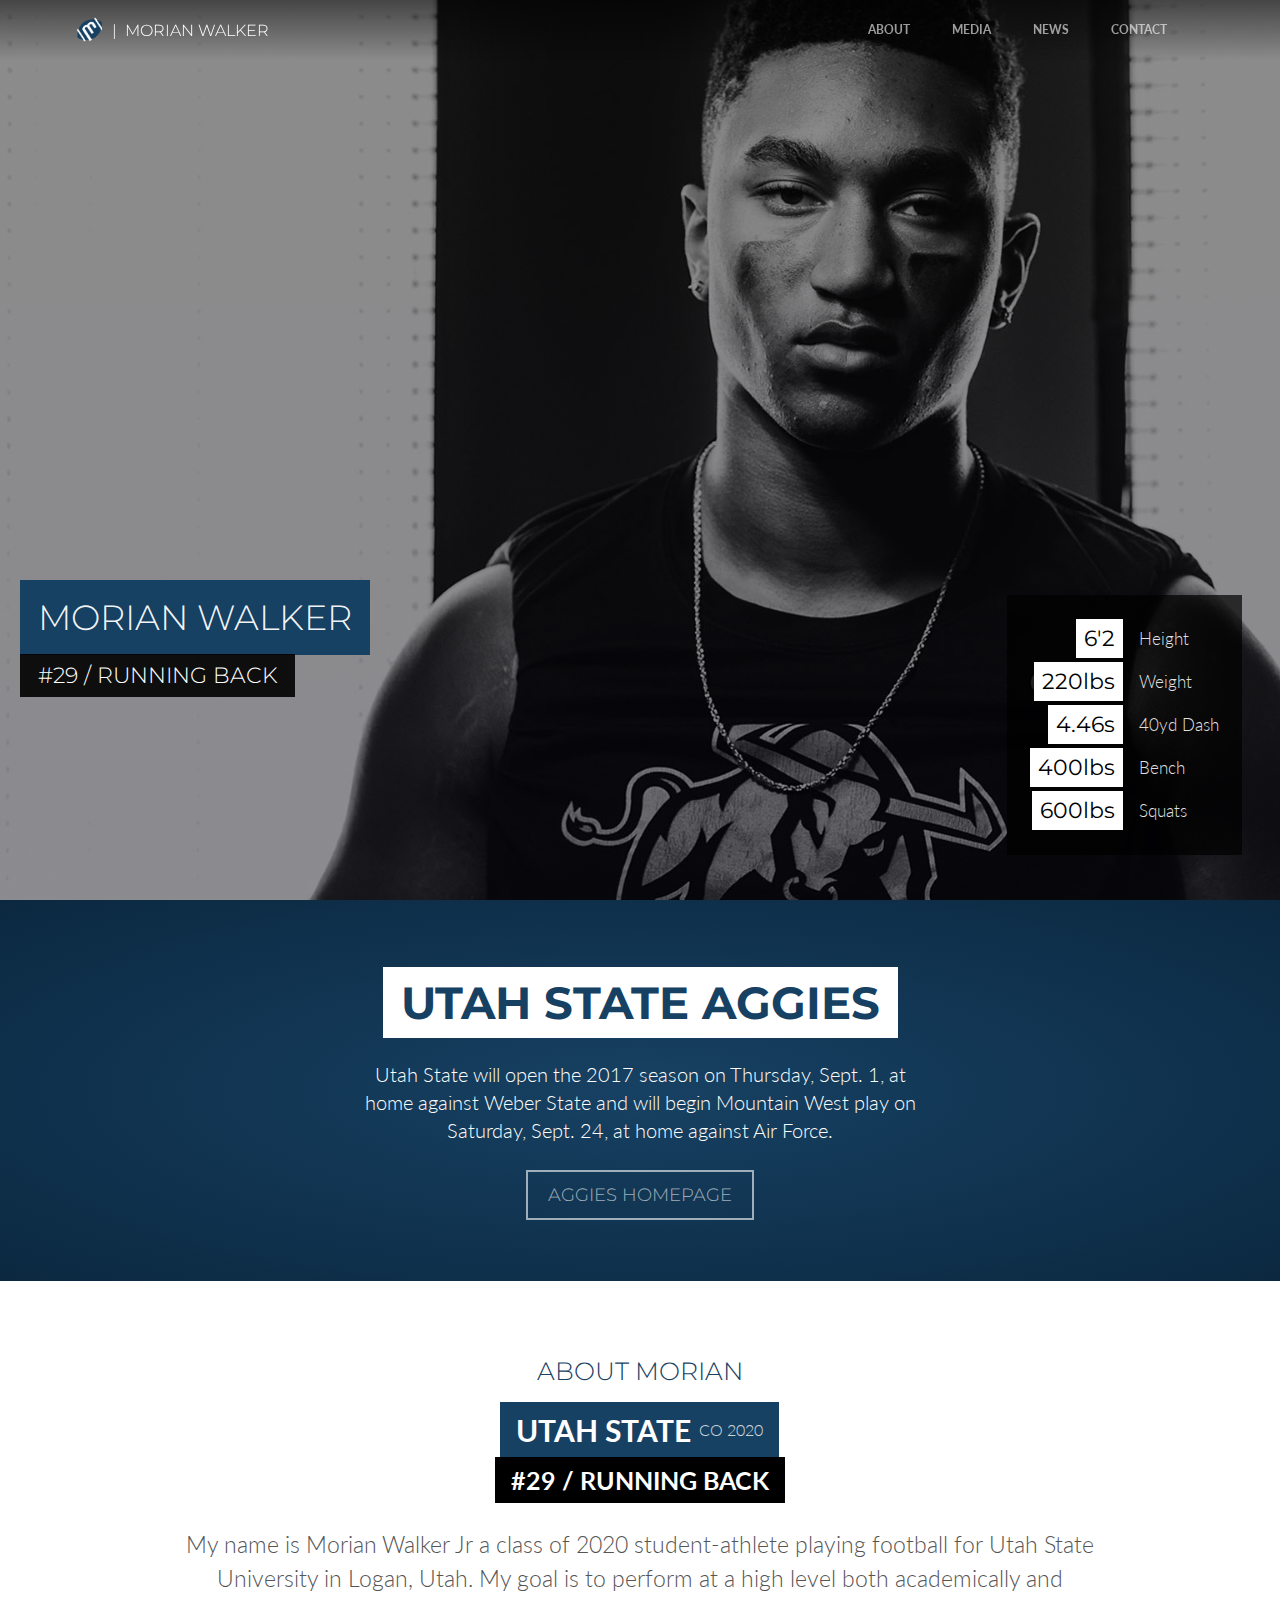
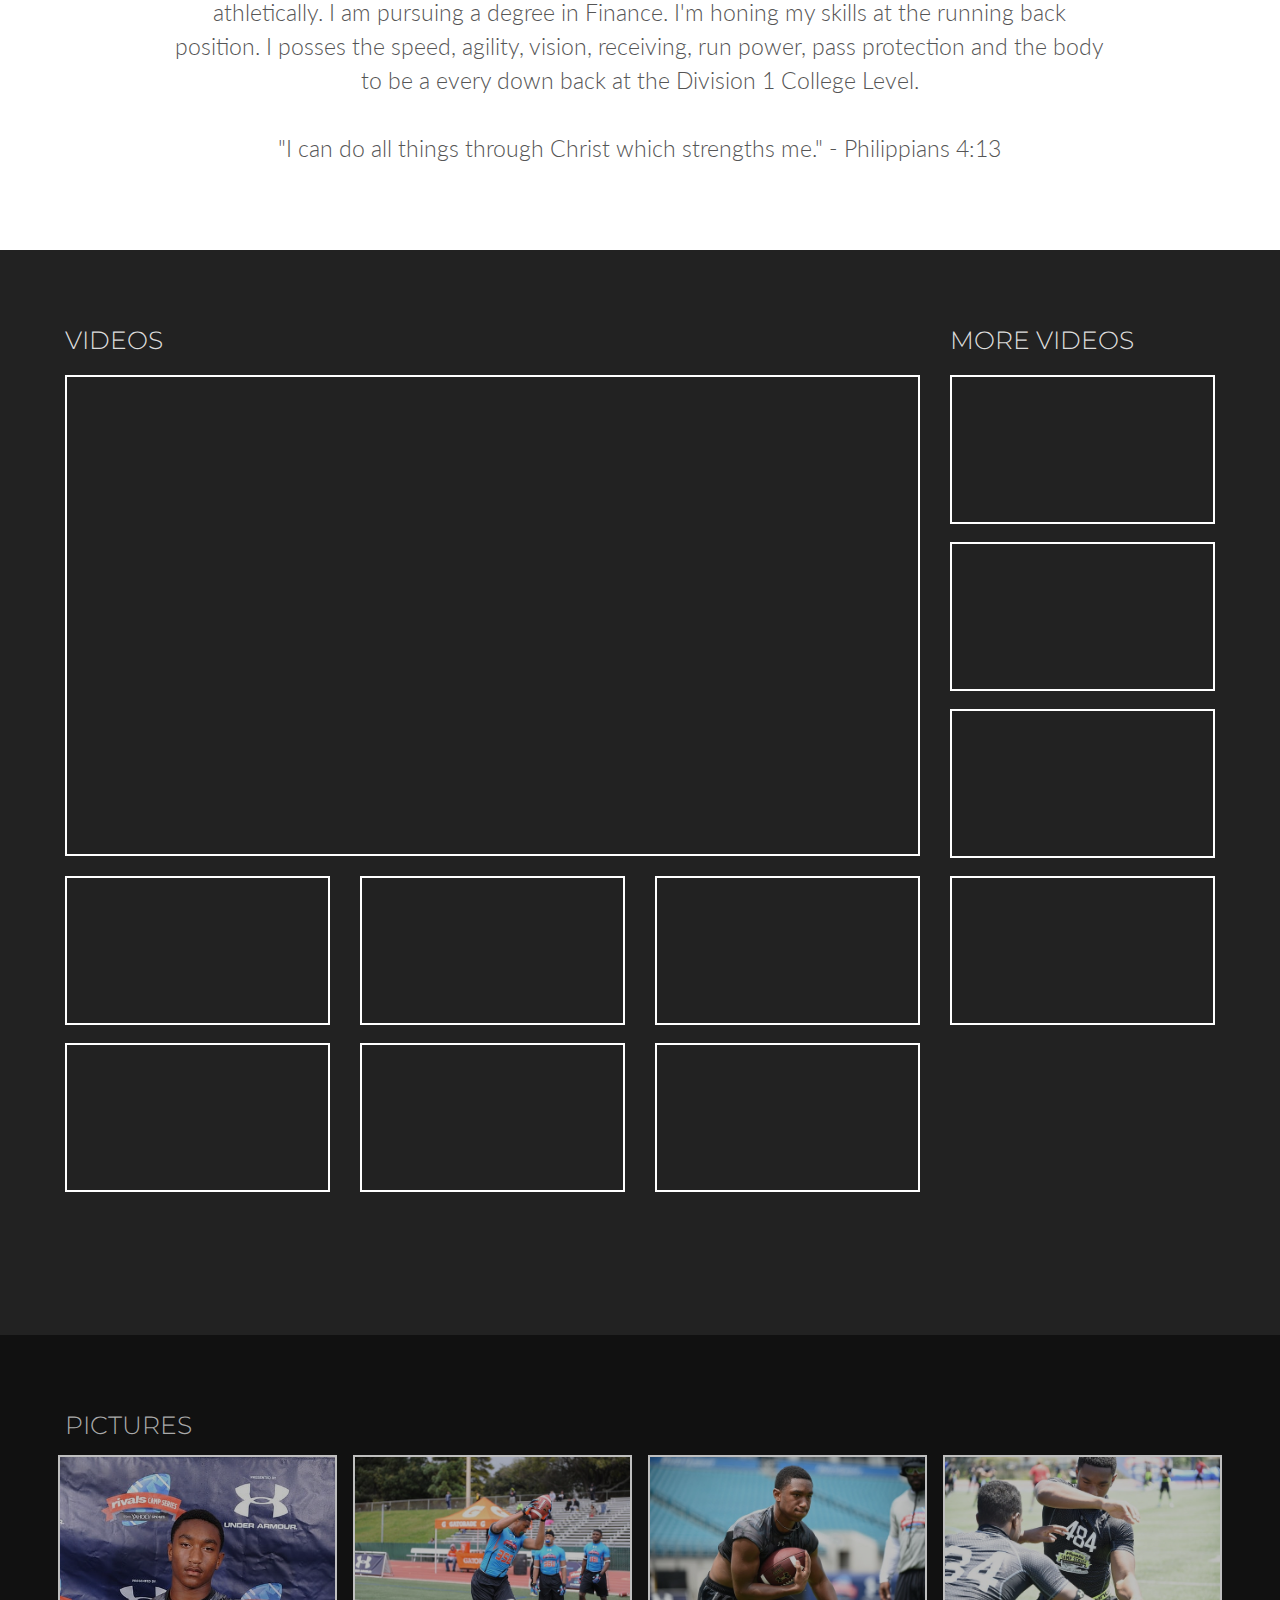
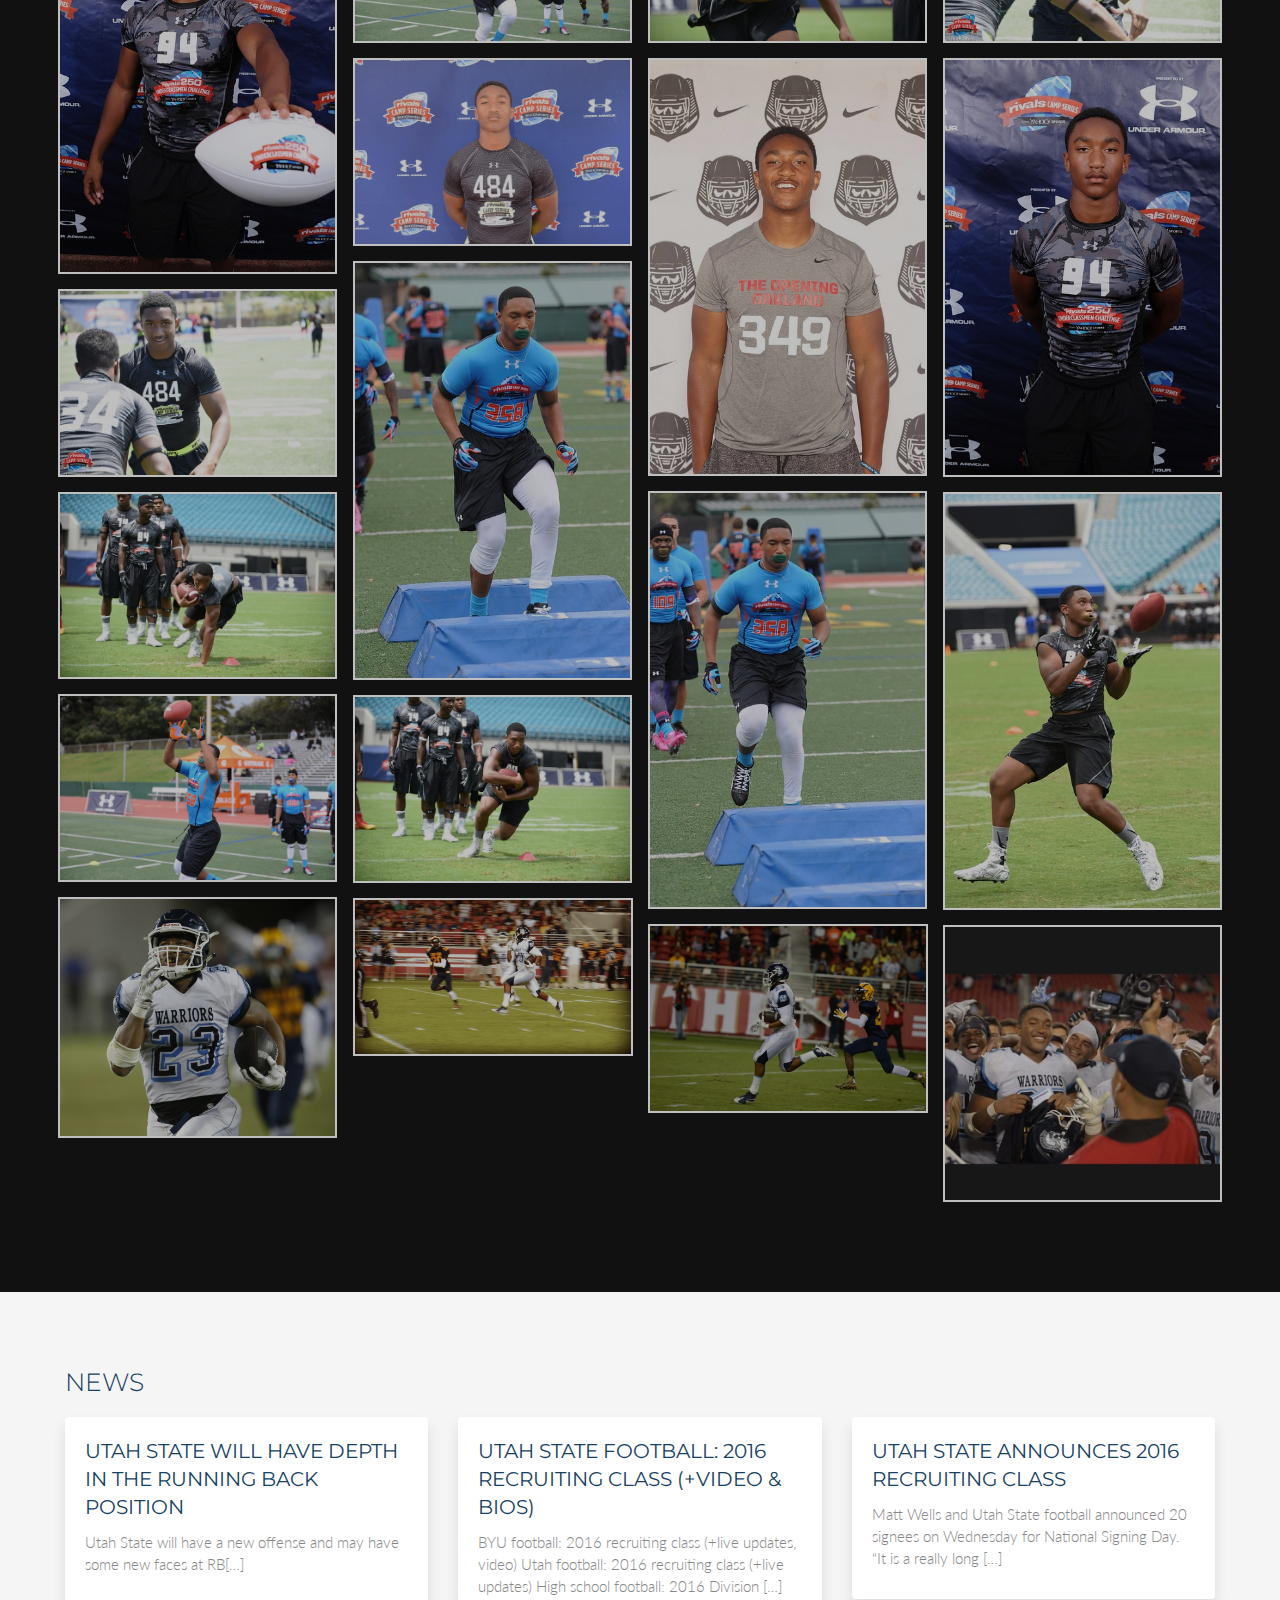
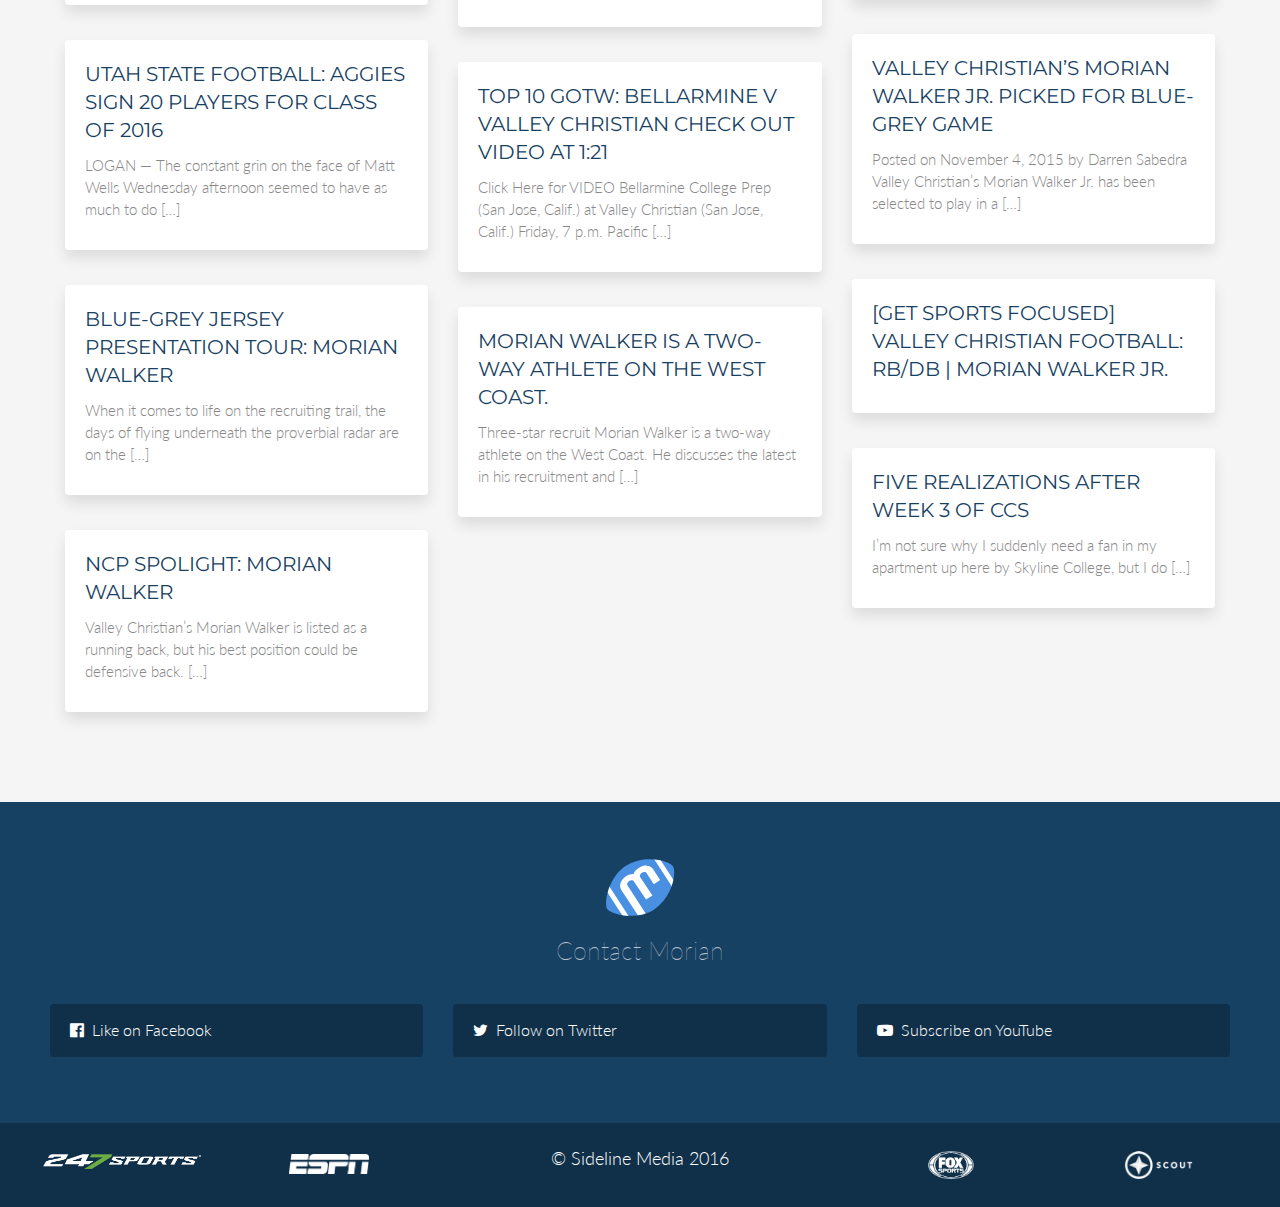
==== commit e53b6797: "Updated" ====
--- a/index.html
+++ b/index.html
@@ -40,23 +40,23 @@
           <table class="table">
             <tbody>
               <tr>
-                <td class="bold"><span>6'1</span></td>
+                <td class="bold"><span>6'2</span></td>
                 <td>Height</td>
               </tr>
               <tr>
-                <td class="bold"><span>215lbs</span></td>
+                <td class="bold"><span>220lbs</span></td>
                 <td>Weight</td>
               </tr>
               <tr>
-                <td class="bold"><span>4.5s</span></td>
+                <td class="bold"><span>4.46s</span></td>
                 <td>40yd Dash</td>
               </tr>
               <tr>
-                <td class="bold"><span>375lbs</span></td>
+                <td class="bold"><span>400lbs</span></td>
                 <td>Bench</td>
               </tr>
               <tr>
-                <td class="bold"><span>525lbs</span></td>
+                <td class="bold"><span>600lbs</span></td>
                 <td>Squats</td>
               </tr>
             </tbody>
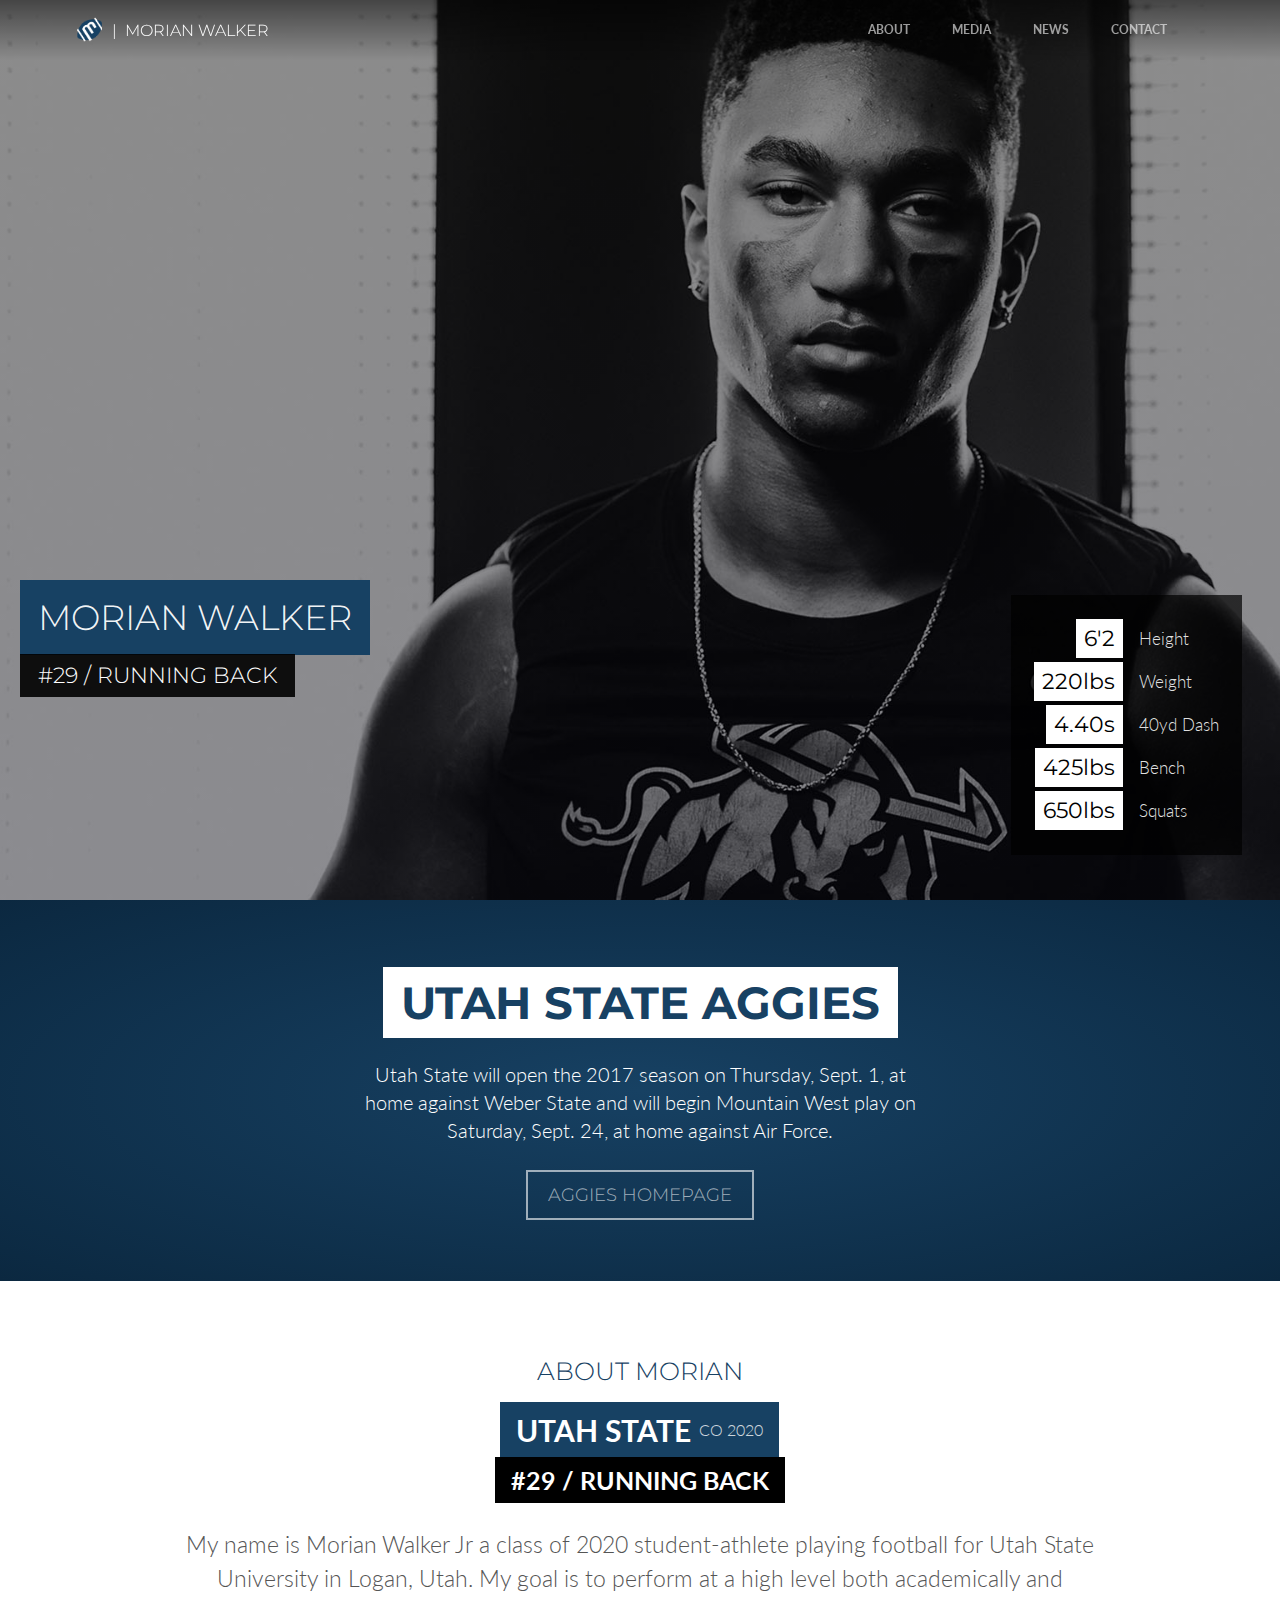
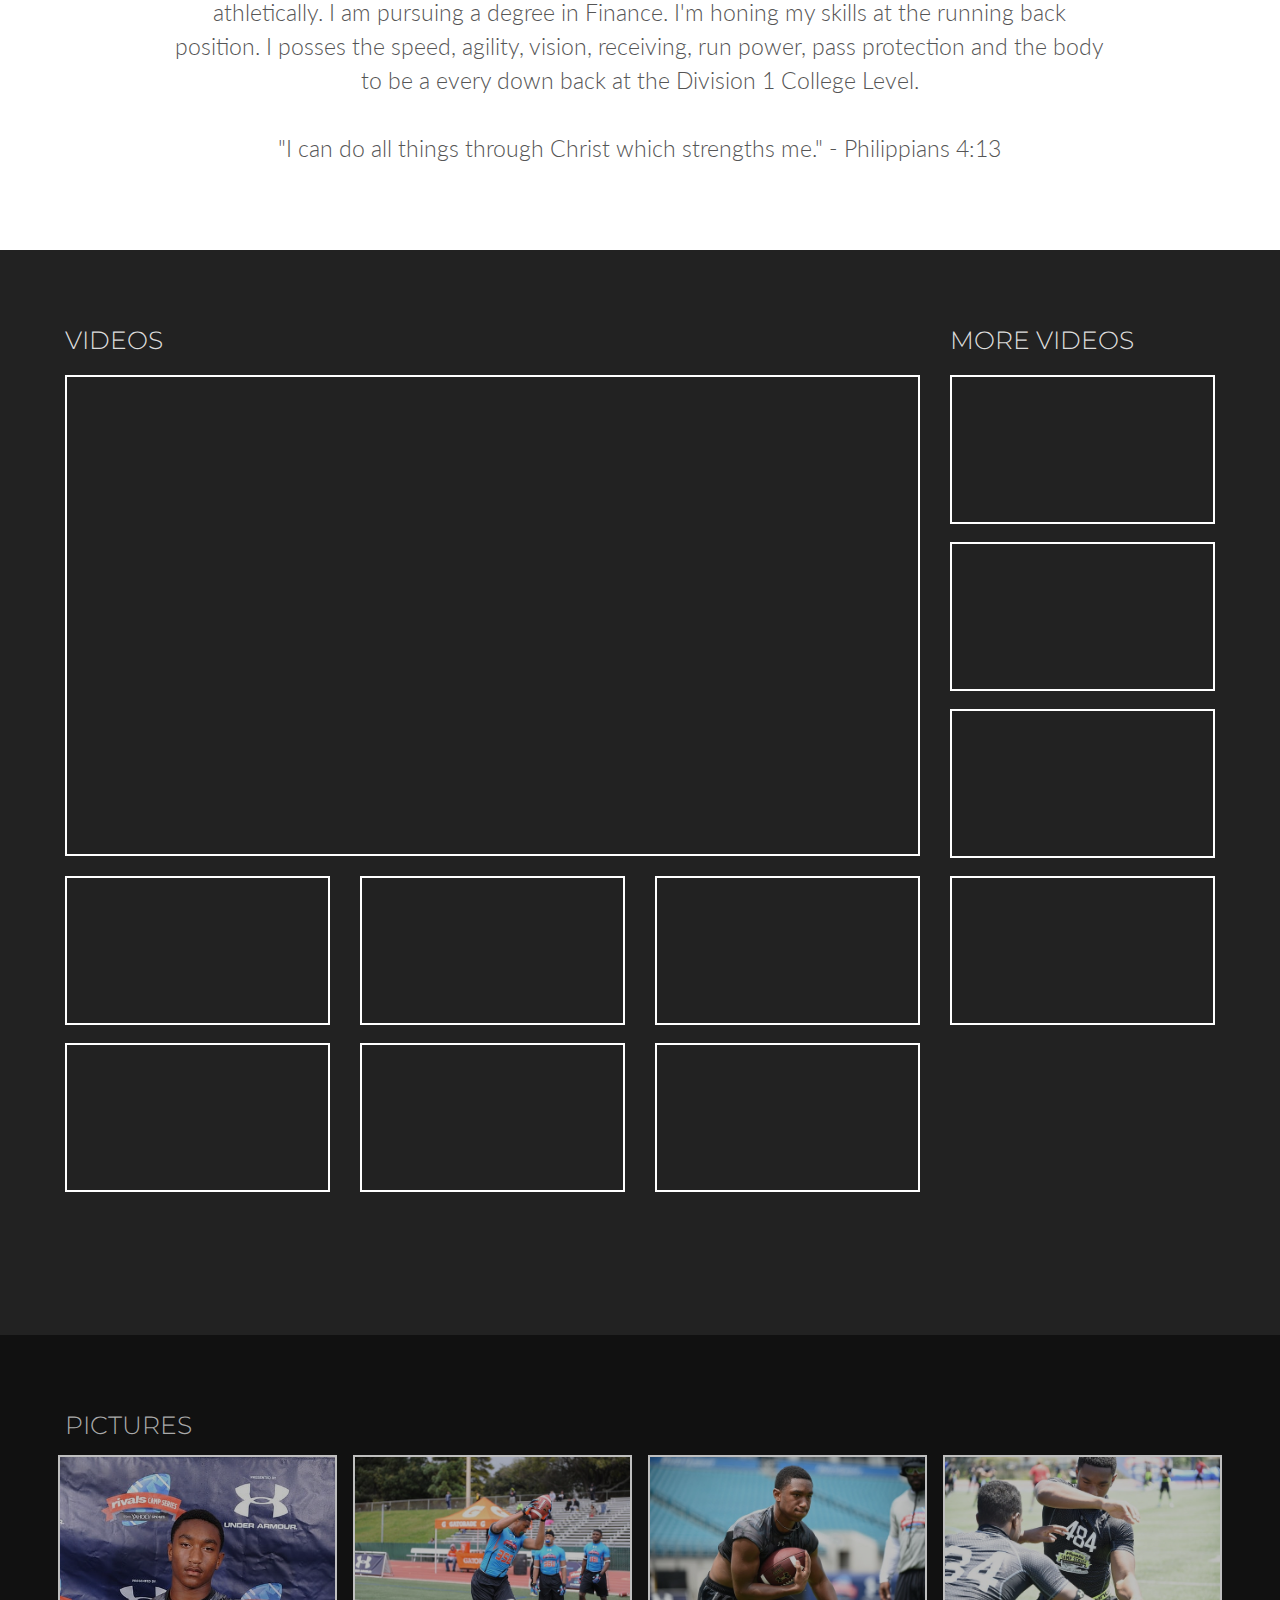
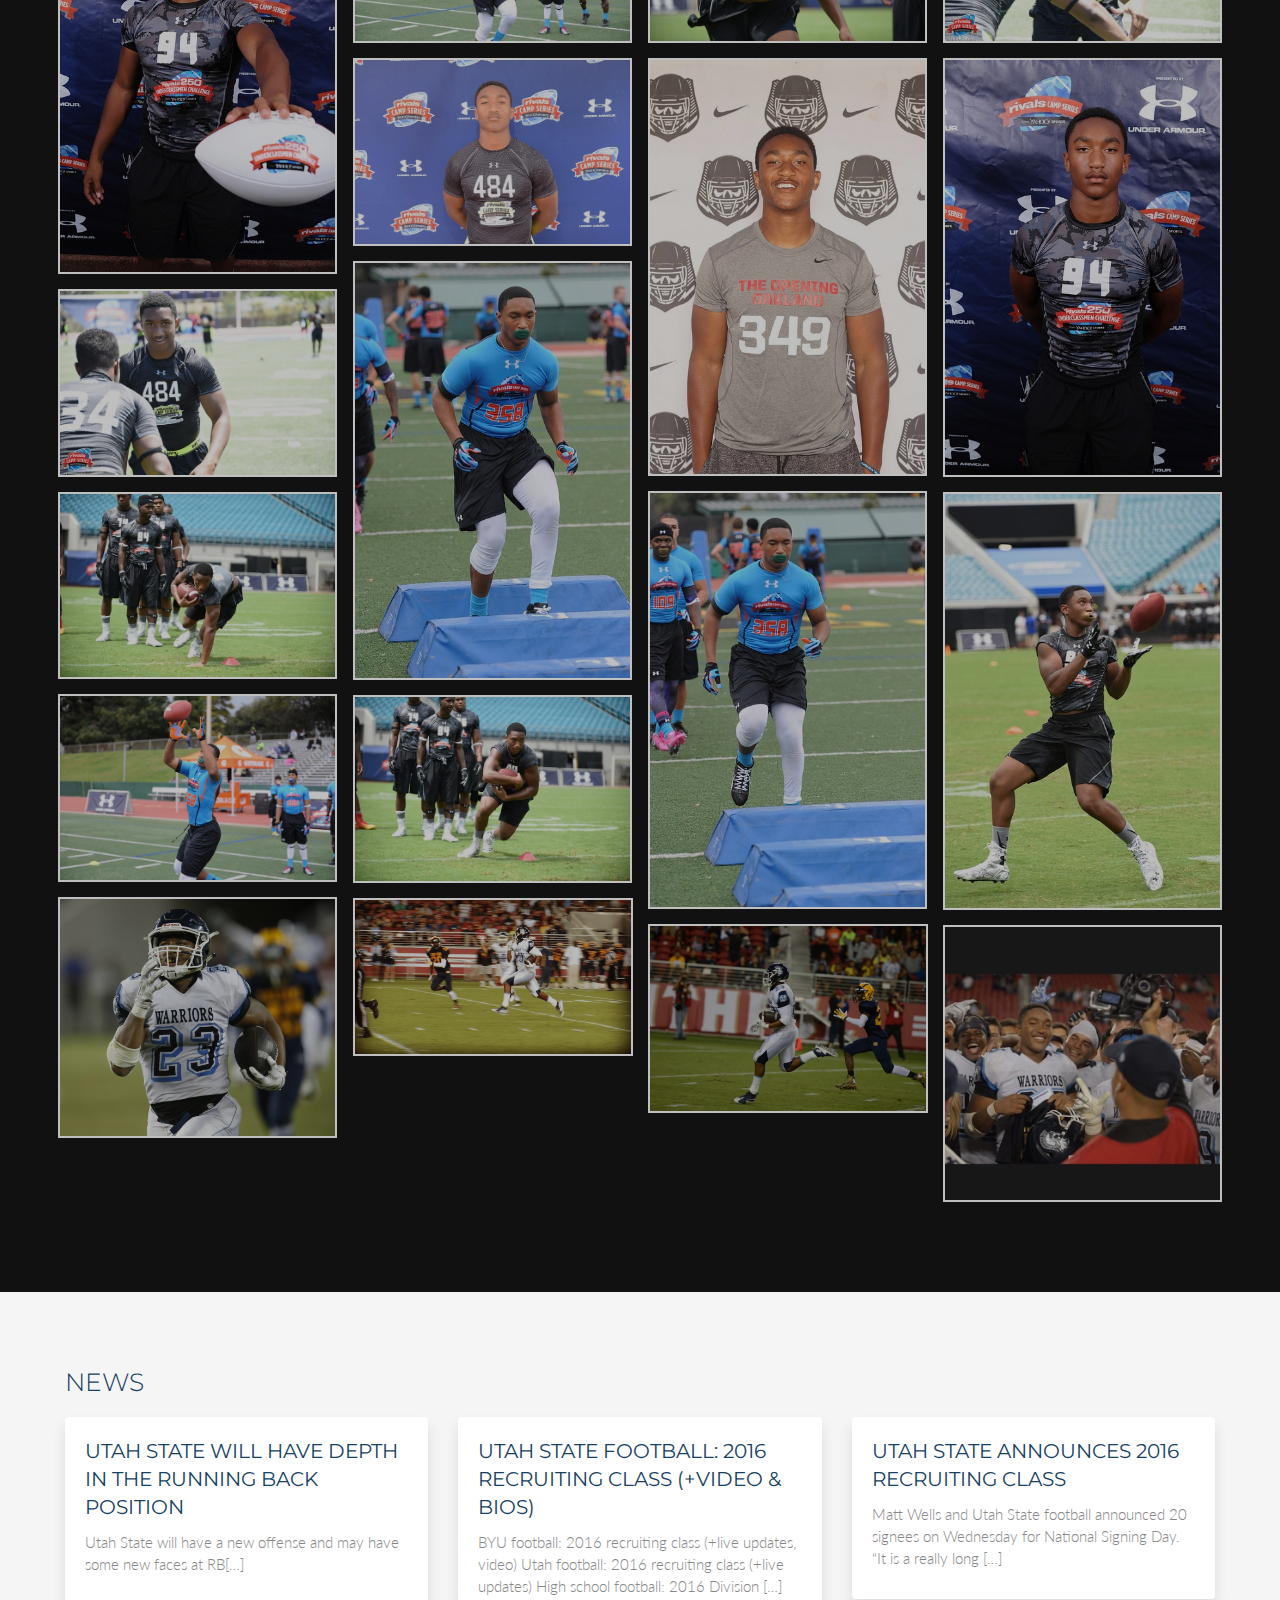
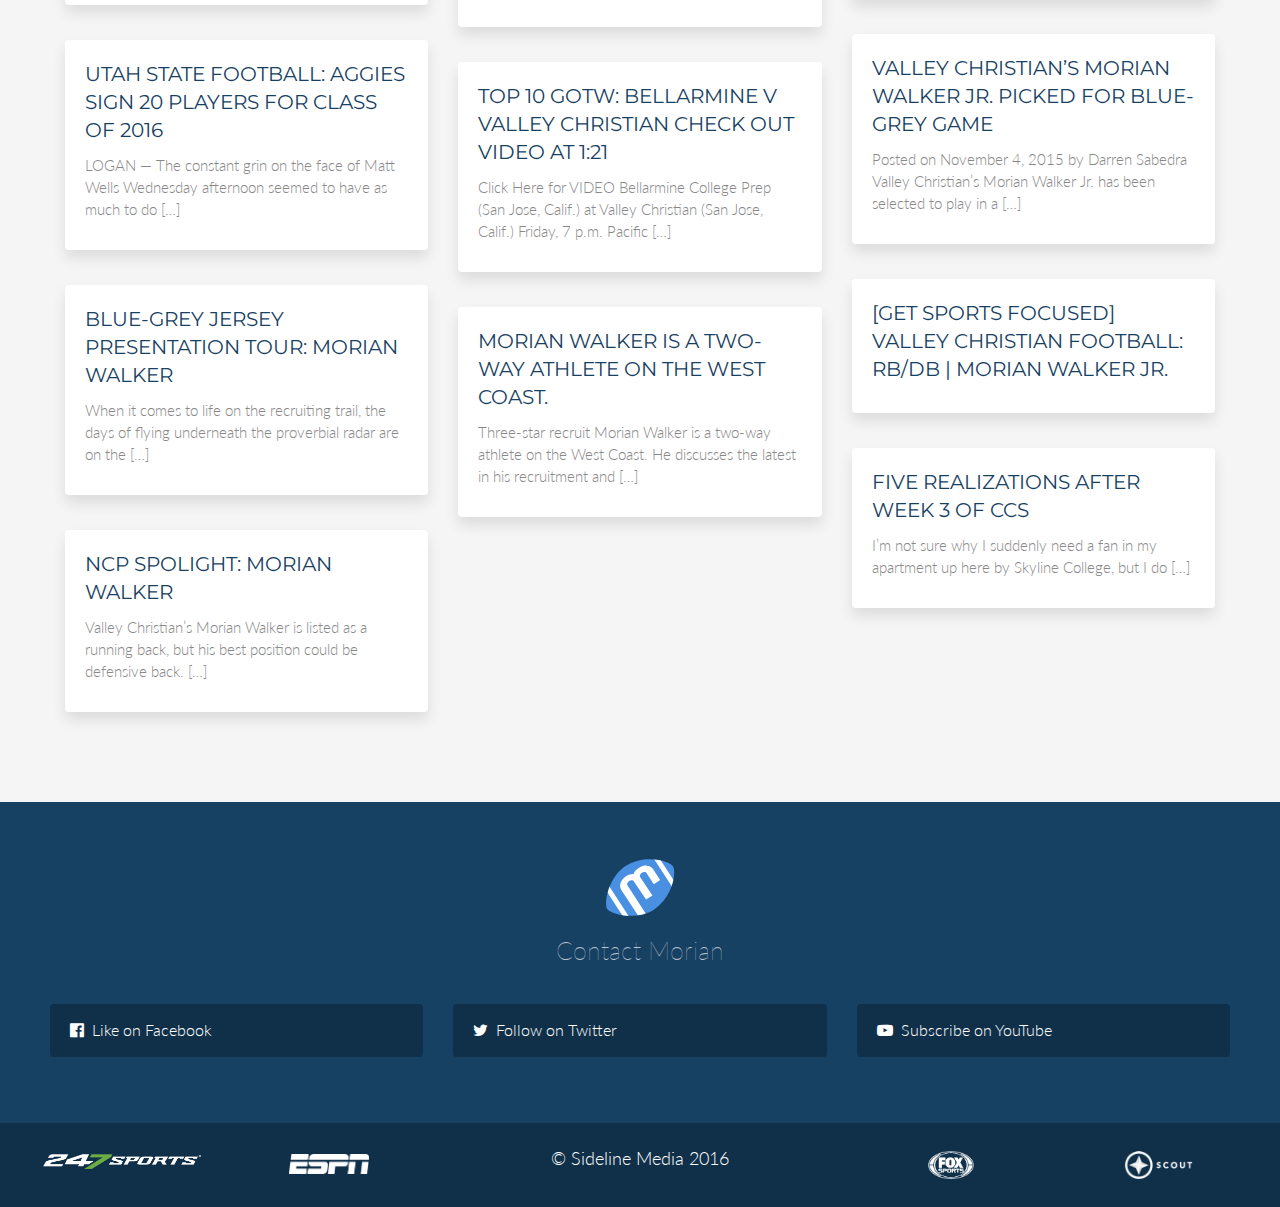
==== commit 6f78717b: "Pushed updates For Content" ====
--- a/index.html
+++ b/index.html
@@ -1,6 +1,18 @@
 <!DOCTYPE html>
 <html>
   <head>
+    <!-- Google Analytics -->
+
+<!-- Global site tag (gtag.js) - Google Analytics -->
+<script async src="https://www.googletagmanager.com/gtag/js?id=UA-66643049-1"></script>
+<script>
+  window.dataLayer = window.dataLayer || [];
+  function gtag(){dataLayer.push(arguments);}
+  gtag('js', new Date());
+
+  gtag('config', 'UA-66643049-1');
+</script>
+
     <meta name="viewport" content="width=device-width, initial-scale=1.0">
     <meta charset="UTF-8">
     <!-- Favicon and Title-->
@@ -48,15 +60,15 @@
                 <td>Weight</td>
               </tr>
               <tr>
-                <td class="bold"><span>4.46s</span></td>
+                <td class="bold"><span>4.40s</span></td>
                 <td>40yd Dash</td>
               </tr>
               <tr>
-                <td class="bold"><span>400lbs</span></td>
+                <td class="bold"><span>425lbs</span></td>
                 <td>Bench</td>
               </tr>
               <tr>
-                <td class="bold"><span>600lbs</span></td>
+                <td class="bold"><span>650lbs</span></td>
                 <td>Squats</td>
               </tr>
             </tbody>
